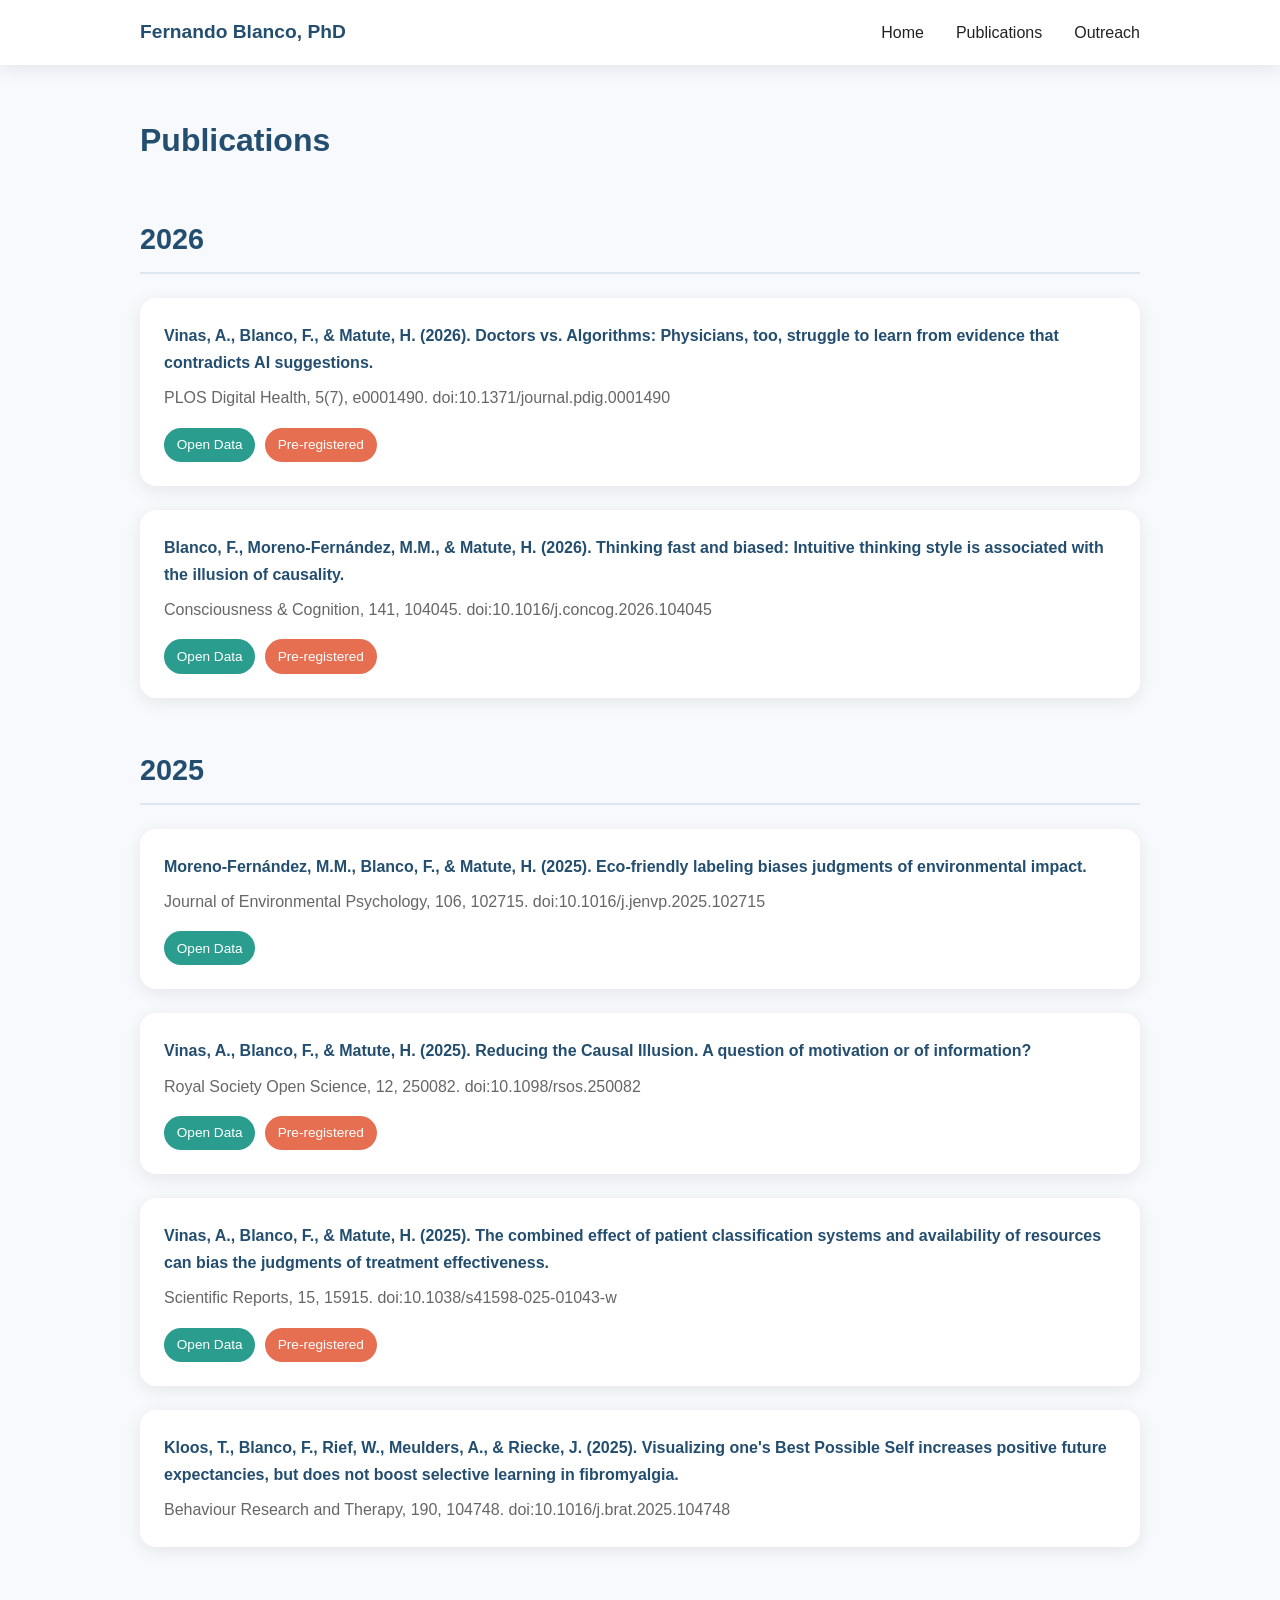
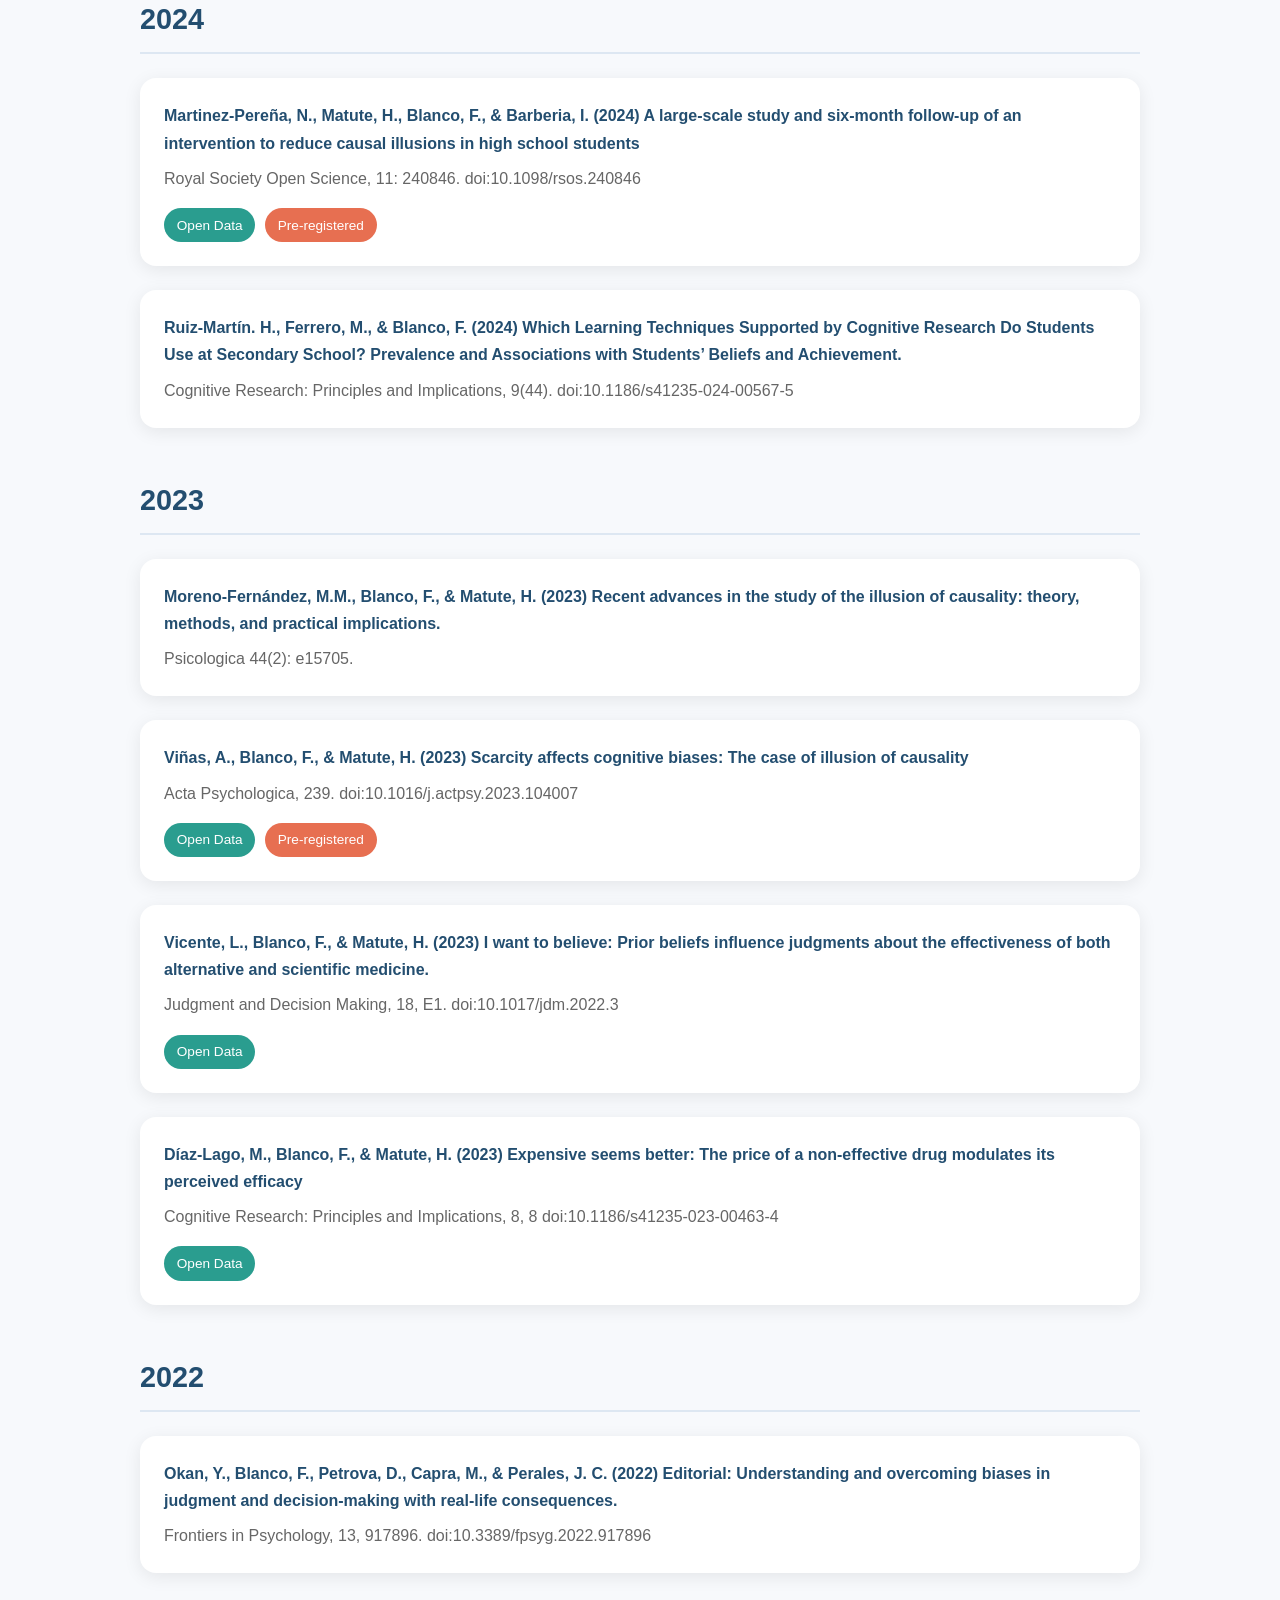
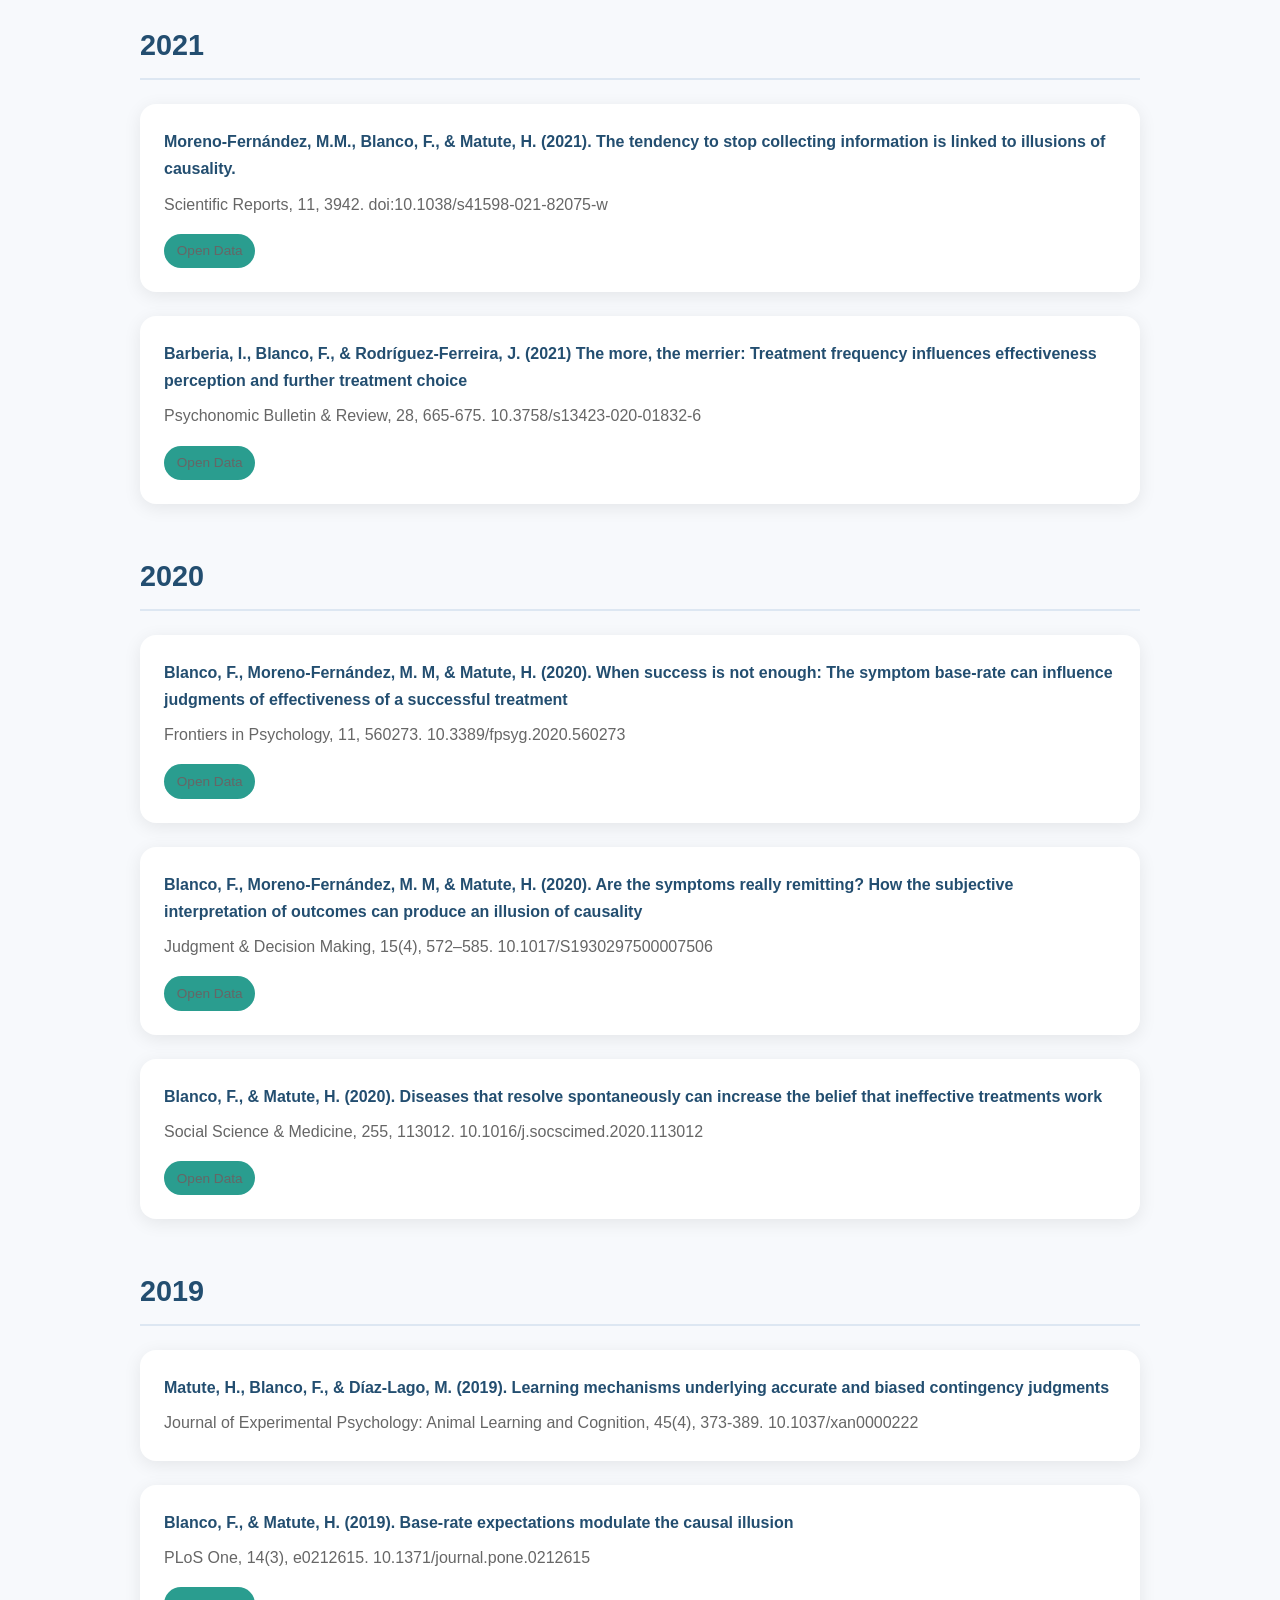
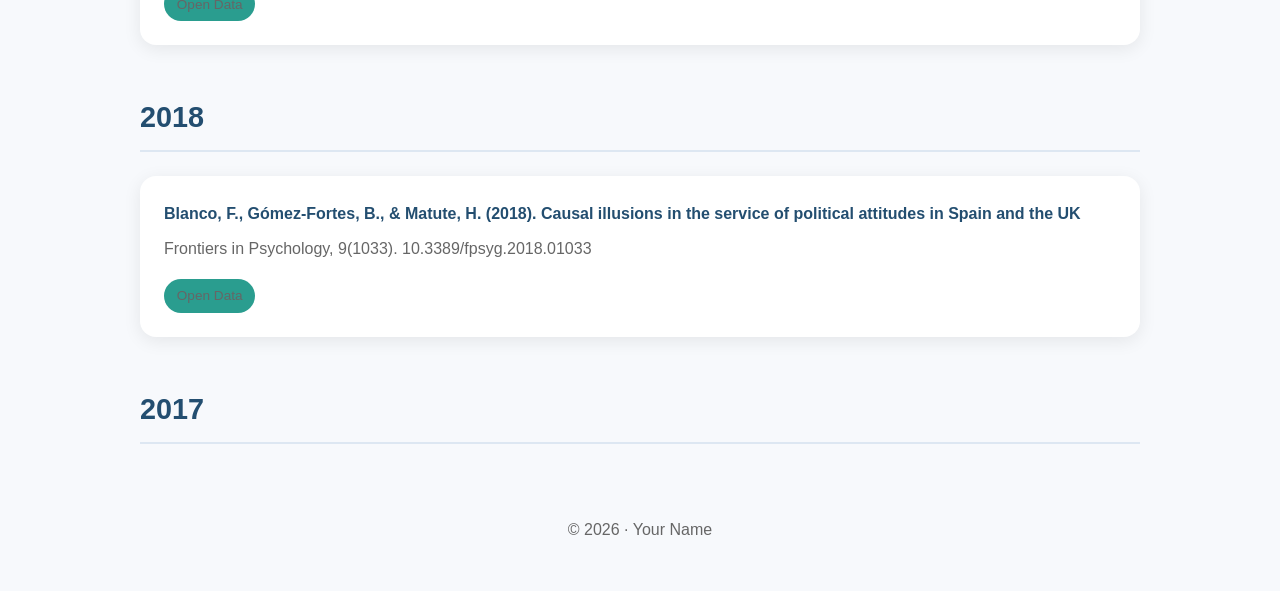
==== publications.html @ 543a6aed "Add files via upload" ====
<!DOCTYPE html>
<html lang="en">
<head>
  <meta charset="UTF-8">
  <meta name="viewport" content="width=device-width, initial-scale=1">
  <title>Publications</title>
  <link rel="stylesheet" href="styles.css">
</head>
<body>

<header>
  <div class="container">
    <nav>
      <div class="logo">Fernando Blanco, PhD</div>

      <div class="menu">
        <a href="index.html">Home</a>
        <a href="publications.html">Publications</a>
        <a href="outreach.html">Outreach</a>
      </div>
    </nav>
  </div>
</header>

<main class="container">

  <h1 class="section-title">
    Publications
  </h1>

  <!-- Repite aquí las tarjetas -->
  <h2 class="year-heading">2026</h2>

<div class="card">
  <div class="pub-title">
    Vinas, A., Blanco, F., & Matute, H. (2026).
    Doctors vs. Algorithms: Physicians, too, struggle to learn from evidence that contradicts AI suggestions.
  </div>

  <div class="pub-details">
    PLOS Digital Health, 5(7), e0001490.
    <a
      href="https://doi.org/10.1371/journal.pdig.0001490"
      target="_blank"
    >
      doi:10.1371/journal.pdig.0001490
    </a>
  </div>

  <div class="badges">
    <a
      href="https://osf.io/6nkrm"
      class="badge data"
      target="_blank"
    >
      Open Data
    </a>
	
	<a
      class="badge preregistered"
      target="_blank"
    >
      Pre-registered
    </a>
  </div>
</div>

<div class="card">
  <div class="pub-title">
    Blanco, F., Moreno-Fernández, M.M., & Matute, H. (2026).
    Thinking fast and biased: Intuitive thinking style is associated with the illusion of causality.
  </div>

  <div class="pub-details">
    Consciousness & Cognition, 141, 104045.
    <a
      href="https://doi.org/10.1016/j.concog.2026.104045"
      target="_blank"
    >
      doi:10.1016/j.concog.2026.104045
    </a>
  </div>

  <div class="badges">
    <a
      href="https://osf.io/4jm8x"
      class="badge data"
      target="_blank"
    >
      Open Data
    </a>
	<a
      class="badge preregistered"
      target="_blank"
    >
      Pre-registered
    </a>
	
  </div>
</div>
  
  
  
  
  <h2 class="year-heading">2025</h2>

<div class="card">
  <div class="pub-title">
    Moreno-Fernández, M.M., Blanco, F., & Matute, H. (2025).
    Eco-friendly labeling biases judgments of environmental impact.
  </div>

  <div class="pub-details">
    Journal of Environmental Psychology, 106, 102715.
    <a
      href="https://doi.org/10.1016/j.jenvp.2025.102715"
      target="_blank"
    >
      doi:10.1016/j.jenvp.2025.102715
    </a>
  </div>

  <div class="badges">
    <a
      href="https://osf.io/nvctm/"
      class="badge data"
      target="_blank"
    >
      Open Data
    </a>
  </div>
</div>

<div class="card">
  <div class="pub-title">
    Vinas, A., Blanco, F., & Matute, H. (2025).
    Reducing the Causal Illusion. A question of motivation or of information?
  </div>

  <div class="pub-details">
    Royal Society Open Science, 12, 250082.
    <a
      href="https://doi.org/10.1098/rsos.250082"
      target="_blank"
    >
      doi:10.1098/rsos.250082
    </a>
  </div>

  <div class="badges">
    <a
      href="https://osf.io/qu6gy/"
      class="badge data"
      target="_blank"
    >
      Open Data
    </a>
	<a
      class="badge preregistered"
      target="_blank"
    >
      Pre-registered
    </a>
  </div>
</div>

<div class="card">
  <div class="pub-title">
    Vinas, A., Blanco, F., & Matute, H. (2025).
    The combined effect of patient classification systems and availability of resources can bias the judgments of treatment effectiveness.
  </div>

  <div class="pub-details">
    Scientific Reports, 15, 15915.
    <a
      href="https://doi.org/10.1038/s41598-025-01043-w"
      target="_blank"
    >
      doi:10.1038/s41598-025-01043-w
    </a>
  </div>

  <div class="badges">
    <a
      href="https://osf.io/yjzmr/"
      class="badge data"
      target="_blank"
    >
      Open Data
    </a>
		<a
      class="badge preregistered"
      target="_blank"
    >
      Pre-registered
    </a>
  </div>
</div>

<div class="card">
  <div class="pub-title">
    Kloos, T., Blanco, F., Rief, W., Meulders, A., & Riecke, J. (2025).
    Visualizing one's Best Possible Self increases positive future expectancies, but does not boost selective learning in fibromyalgia.
  </div>

  <div class="pub-details">
    Behaviour Research and Therapy, 190, 104748.
    <a
      href="https://doi.org/10.1016/j.brat.2025.104748"
      target="_blank"
    >
      doi:10.1016/j.brat.2025.104748
    </a>
  </div>
</div>
 
  <h2 class="year-heading">2024</h2>

<div class="card">
  <div class="pub-title">
	Martinez-Pereña, N., Matute, H., Blanco, F., & Barberia, I. (2024)
	A large-scale study and six-month follow-up of an intervention to reduce causal illusions in high school students	
  </div>

  <div class="pub-details">
    Royal Society Open Science, 11: 240846.
    <a
      href="https://doi.org/10.1098/rsos.240846"
      target="_blank"
    >
      doi:10.1098/rsos.240846
    </a>
  </div>

  <div class="badges">
    <a
      href="https://osf.io/egu9z/files/osfstorage"
      class="badge data"
      target="_blank"
    >
      Open Data
    </a>
		<a
      class="badge preregistered"
      target="_blank"
    >
      Pre-registered
    </a>
  </div>
</div>

<div class="card">
  <div class="pub-title">
	Ruiz-Martín. H., Ferrero, M., & Blanco, F. (2024)
	Which Learning Techniques Supported by Cognitive Research Do Students Use at Secondary School? Prevalence and Associations with Students’ Beliefs and Achievement.
  </div>

  <div class="pub-details">
    Cognitive Research: Principles and Implications, 9(44). 
    <a
      href="https://doi.org/10.1186/s41235-024-00567-5"
      target="_blank"
    >
      doi:10.1186/s41235-024-00567-5
    </a>
  </div>
</div>

<h2 class="year-heading">2023</h2>

<div class="card">
  <div class="pub-title">
	Moreno-Fernández, M.M., Blanco, F., & Matute, H. (2023)
	Recent advances in the study of the illusion of causality: theory, methods, and practical implications.
  </div>

  <div class="pub-details">
    Psicologica 44(2): e15705. 
    <a
      href="https://digital.csic.es/handle/10261/305957"
      target="_blank"
    >
    </a>
  </div>
</div>

<div class="card">
  <div class="pub-title">
	Viñas, A., Blanco, F., & Matute, H. (2023)
	Scarcity affects cognitive biases: The case of illusion of causality	
  </div>

  <div class="pub-details">
    Acta Psychologica, 239.
    <a
      href="https://www.sciencedirect.com/science/article/pii/S000169182300183X?utm_campaign=STMJ_AUTH_SERV_PUBLISHED&utm_medium=email&utm_acid=270336657&SIS_ID=&dgcid=STMJ_AUTH_SERV_PUBLISHED&CMX_ID=&utm_in=DM400386&utm_source=AC_"
      target="_blank"
    >
      doi:10.1016/j.actpsy.2023.104007
    </a>
  </div>

  <div class="badges">
    <a
      href="https://osf.io/dh2jn "
      class="badge data"
      target="_blank"
    >
      Open Data
    </a>
		<a
      class="badge preregistered"
      target="_blank"
    >
      Pre-registered
    </a>
  </div>
</div>

<div class="card">
  <div class="pub-title">
	Vicente, L., Blanco, F., & Matute, H. (2023)
	I want to believe: Prior beliefs influence judgments about the effectiveness of both alternative and scientific medicine. 
  </div>

  <div class="pub-details">
    Judgment and Decision Making, 18, E1.
    <a
      href="https://www.cambridge.org/core/journals/judgment-and-decision-making/article/i-want-to-believe-prior-beliefs-influence-judgments-about-the-effectiveness-of-both-alternative-and-scientific-medicine/73C146F13B81A4FF66F9D351DC91E3FA"
      target="_blank"
    >
      doi:10.1017/jdm.2022.3
    </a>
  </div>

  <div class="badges">
    <a
      href="https://osf.io/pwv5s/"
      class="badge data"
      target="_blank"
    >
      Open Data </a>

  </div>
</div>

<div class="card">
  <div class="pub-title">
	Díaz-Lago, M., Blanco, F., & Matute, H. (2023)
	Expensive seems better: The price of a non-effective drug modulates its perceived efficacy
  </div>

  <div class="pub-details">
	Cognitive Research: Principles and Implications, 8, 8    
	<a
      href="https://cognitiveresearchjournal.springeropen.com/articles/10.1186/s41235-023-00463-4"
      target="_blank"
    >
      doi:10.1186/s41235-023-00463-4 
	  </a>
  </div>

  <div class="badges">
    <a
      href="https://osf.io/xh8f9/"
      class="badge data"
      target="_blank"
    >
      Open Data </a>

  </div>
</div>

 <h2 class="year-heading">2022</h2>
 
 <div class="card">
  <div class="pub-title">
	Okan, Y., Blanco, F., Petrova, D., Capra, M., & Perales, J. C. (2022) 
	Editorial: Understanding and overcoming biases in judgment and decision-making with real-life consequences.
  </div>

  <div class="pub-details">
    Frontiers in Psychology, 13, 917896.
    <a
      href="https://www.frontiersin.org/articles/10.3389/fpsyg.2022.917896/full"
      target="_blank"
    >
      doi:10.3389/fpsyg.2022.917896
    </a>
  </div>
</div>
 
 
   <h2 class="year-heading">2021</h2>
   
  <div class="card">
  <div class="pub-title">
	Moreno-Fernández, M.M., Blanco, F., & Matute, H. (2021). 	
	The tendency to stop collecting information is linked to illusions of causality.   
	</div>

  <div class="pub-details">
    Scientific Reports, 11, 3942.
    <a
      href="https://www.nature.com/articles/s41598-021-82075-w"
      target="_blank"
    >
      doi:10.1038/s41598-021-82075-w
    </a>
	
	<div class="badges">
	    <a
      href="https://osf.io/cbgrn/"
      class="badge data"
      target="_blank"
    >
      Open Data
    </a>
	</div>
  </div>
</div>

  <div class="card">
  <div class="pub-title">
	Barberia, I., Blanco, F., & Rodríguez-Ferreira, J. (2021) 	
	The more, the merrier: Treatment frequency influences effectiveness perception and further treatment choice	
	</div>

  <div class="pub-details">
    Psychonomic Bulletin & Review, 28, 665-675.
    <a
      href="https://link.springer.com/article/10.3758/s13423-020-01832-6"
      target="_blank"
    >
      10.3758/s13423-020-01832-6
    </a>
	
	<div class="badges">
    <a
      href="https://osf.io/fctjs"
      class="badge data"
      target="_blank"
    >
      Open Data </a>
	</div>
  </div>
</div>
   
   <h2 class="year-heading">2020</h2>
   
    <div class="card">
  <div class="pub-title">
	Blanco, F., Moreno-Fernández, M. M, & Matute, H. (2020).
	When success is not enough: The symptom base-rate can influence judgments of effectiveness of a successful treatment
	</div>

  <div class="pub-details">
    Frontiers in Psychology, 11, 560273.
    <a
      href="https://www.frontiersin.org/articles/10.3389/fpsyg.2020.560273/abstract"
      target="_blank"
    >
	10.3389/fpsyg.2020.560273
    </a>
	
	<div class="badges">
    <a
      href="https://osf.io/emzbj/"
      class="badge data"
      target="_blank"
    >
      Open Data </a>
	</div>
  </div>
</div> 
   
     <div class="card">
  <div class="pub-title">
	Blanco, F., Moreno-Fernández, M. M, & Matute, H. (2020).
	Are the symptoms really remitting? How the subjective interpretation of outcomes can produce an illusion of causality
	</div>

  <div class="pub-details">
    Judgment & Decision Making, 15(4), 572–585. 
    <a
      href="https://www.cambridge.org/core/journals/judgment-and-decision-making/article/are-the-symptoms-really-remitting-how-the-subjective-interpretation-of-outcomes-can-produce-an-illusion-of-causality/A932B4972B3A2E634FCC7F391A189D8F"
      target="_blank"
    >
	10.1017/S1930297500007506
    </a>
	
	<div class="badges">
    <a
      href="https://osf.io/nmvkb/"
      class="badge data"
      target="_blank"
    >
      Open Data </a>
	</div>
  </div>
</div>   
 
     <div class="card">
  <div class="pub-title">
	Blanco, F., & Matute, H. (2020).
	Diseases that resolve spontaneously can increase the belief that ineffective treatments work	
	</div>

  <div class="pub-details">
    Social Science & Medicine, 255, 113012. 
    <a
      href="https://www.sciencedirect.com/science/article/pii/S0277953620302318"
      target="_blank"
    >
	10.1016/j.socscimed.2020.113012
    </a>
	
	<div class="badges">
    <a
      href="https://osf.io/xt3z9/"
      class="badge data"
      target="_blank"
    >
      Open Data </a>
	</div>
  </div>
</div>   
 
   <h2 class="year-heading">2019</h2>  
   
  <div class="card">
  <div class="pub-title">
	Matute, H., Blanco, F., & Díaz-Lago, M. (2019).
	Learning mechanisms underlying accurate and biased contingency judgments	
	</div>

  <div class="pub-details">
    Journal of Experimental Psychology: Animal Learning and Cognition, 45(4), 373-389. 
    <a
      href="https://psycnet.apa.org/doiLanding?doi=10.1037%2Fxan0000222"
      target="_blank"
    >
	10.1037/xan0000222
    </a>
	
  </div>
</div>      
   
   <div class="card">
  <div class="pub-title">
	Blanco, F., & Matute, H. (2019). 
	Base-rate expectations modulate the causal illusion
	</div>

  <div class="pub-details">
    PLoS One, 14(3), e0212615. 
    <a
      href="https://journals.plos.org/plosone/article?id=10.1371/journal.pone.0212615"
      target="_blank"
    >
	10.1371/journal.pone.0212615
    </a>
	<div class="badges">
    <a
      href="https://osf.io/nsa25/"
      class="badge data"
      target="_blank"
    >
      Open Data </a>
	</div>
	
  </div>
</div>     
   
   <h2 class="year-heading">2018</h2>   
   
 <div class="card">
  <div class="pub-title">
	Blanco, F., Gómez-Fortes, B., & Matute, H. (2018).
	Causal illusions in the service of political attitudes in Spain and the UK
	</div>

  <div class="pub-details">
    Frontiers in Psychology, 9(1033). 
    <a
      href="https://www.frontiersin.org/articles/10.3389/fpsyg.2018.01033/abstract"
      target="_blank"
    >
	10.3389/fpsyg.2018.01033
    </a>
	<div class="badges">
    <a
      href="https://osf.io/hs8vf/"
      class="badge data"
      target="_blank"
    >
      Open Data </a>
	</div>
	
  </div>
</div>     
   
   
   <h2 class="year-heading">2017</h2>
   
   
   
</main>

<footer>
  © 2026 · Your Name
</footer>

</body>
</html>
---- styles.css ----
:root {
  --primary: #234e70;
  --secondary: #3f72af;
  --accent: #4fa3d1;
  --background: #f7f9fc;
  --card: #ffffff;
  --text: #222;
  --muted: #666;
  --shadow: 0 4px 18px rgba(0,0,0,0.08);
  --radius: 16px;
}

* {
  box-sizing: border-box;
}

body {
  margin: 0;
  font-family: "Segoe UI", Roboto, Arial, sans-serif;
  background: var(--background);
  color: var(--text);
  line-height: 1.7;
}

.container {
  width: min(1000px, 90%);
  margin: auto;
}

header {
  background: white;
  box-shadow: var(--shadow);
  position: sticky;
  top: 0;
  z-index: 100;
}

nav {
  display: flex;
  justify-content: space-between;
  align-items: center;
  padding: 1rem 0;
}

.logo {
  font-size: 1.2rem;
  font-weight: bold;
  color: var(--primary);
}

.menu {
  display: flex;
  gap: 2rem;
}

.menu a {
  text-decoration: none;
  color: var(--text);
  font-weight: 500;
}

.menu a:hover {
  color: var(--secondary);
}

.hero {
  text-align: center;
  padding: 4rem 0;
}

.photo {
  width: 180px;
  height: 180px;
  border-radius: 50%;
  object-fit: cover;
  box-shadow: var(--shadow);
  margin-bottom: 1.5rem;
}

h1 {
  margin-bottom: 0.5rem;
  color: var(--primary);
}

.summary {
  max-width: 700px;
  margin: auto;
  color: var(--muted);
  font-size: 1.1rem;
}

.socials {
  display: flex;
  justify-content: center;
  gap: 1rem;
  margin: 2rem 0;
  flex-wrap: wrap;
}

.socials a {
  transition: transform 0.2s;
}

.socials a:hover {
  transform: translateY(-3px);
}

.socials img {
  width: 40px;
  height: 40px;
}

.button {
  display: inline-block;
  padding: 0.9rem 1.4rem;
  background: var(--secondary);
  color: white;
  text-decoration: none;
  border-radius: 10px;
}

.button:hover {
  background: var(--primary);
}

.section-title {
  margin-top: 3rem;
  margin-bottom: 2rem;
  color: var(--primary);
}

.card {
  background: var(--card);
  padding: 1.5rem;
  border-radius: var(--radius);
  box-shadow: var(--shadow);
  margin-bottom: 1.5rem;
}

.pub-title {
  font-weight: bold;
  color: var(--primary);
}

.pub-details {
  color: var(--muted);
  margin-top: 0.5rem;
}

.badges {
  display: flex;
  gap: 0.6rem;
  flex-wrap: wrap;
  margin-top: 1rem;
}

.badge {
  padding: 0.35rem 0.8rem;
  border-radius: 999px;
  color: white;
  font-size: 0.85rem;
  text-decoration: none;
}

.data {
  background: #2a9d8f;
}

.materials {
  background: #457b9d;
}

.preregistered {
  background: #e76f51;
}

.outreach-grid {
  display: grid;
  gap: 1.5rem;
}

.outreach-item {
  background: white;
  border-radius: var(--radius);
  box-shadow: var(--shadow);
  padding: 1.3rem;
}

.outreach-type {
  display: inline-block;
  padding: 0.3rem 0.8rem;
  background: #eef4ff;
  border-radius: 999px;
  color: var(--secondary);
  font-size: 0.85rem;
  margin-bottom: 0.8rem;
}

.outreach-item a {
  color: var(--secondary);
  text-decoration: none;
}

.outreach-item a:hover {
  text-decoration: underline;
}

footer {
  text-align: center;
  padding: 3rem 0;
  color: var(--muted);
}

.email-contact {
  margin: 1.8rem 0;
}

.email-contact a {
  display: inline-flex;
  align-items: center;
  gap: 0.5rem;
  text-decoration: none;
  color: var(--primary);
  font-size: 1.1rem;
  font-weight: 600;
  padding: 0.8rem 1.2rem;
  background: #eef4ff;
  border-radius: 999px;
  transition: all 0.2s;
}

.email-contact a:hover {
  transform: translateY(-2px);
  box-shadow: var(--shadow);
  background: #ddeaff;
}


.postprint {
  background: #8e5ea2;
}

.year-heading {
  margin: 3rem 0 1.5rem;
  padding-bottom: 0.5rem;
  border-bottom: 2px solid #dde7f2;
  color: var(--primary);
  font-size: 1.8rem;
}

.pub-details a {
  color: inherit;
  text-decoration: none;
}

.pub-details a:hover {
  text-decoration: underline;
}

.card {
  transition:
    transform 0.2s,
    box-shadow 0.2s;
}

.card:hover {
  transform: translateY(-2px);
}


/* seccion outreach */
```css
/* ==========================
   OUTREACH PAGE
   ========================== */

.outreach-intro {
  color: var(--muted);
  font-size: 1.1rem;
  margin-bottom: 0.5rem;
}

.outreach-stats {
  color: var(--secondary);
  font-weight: 600;
  margin-bottom: 3rem;
}

.timeline {
  position: relative;
  padding-left: 3rem;
}

.timeline::before {
  content: "";
  position: absolute;
  left: 18px;
  top: 0;
  bottom: 0;
  width: 3px;
  background: #dbe4ef;
}

.timeline-year {
  margin: 3rem 0 1.5rem;
  color: var(--primary);
  font-size: 1.8rem;
}

.timeline-item {
  position: relative;
  background: white;
  border-radius: var(--radius);
  box-shadow: var(--shadow);
  padding: 1.5rem;
  margin-bottom: 1.5rem;
  transition:
    transform 0.2s,
    box-shadow 0.2s;
}

.timeline-item:hover {
  transform: translateY(-2px);
}

.timeline-item::before {
  content: "";
  position: absolute;
  left: -2.35rem;
  top: 1.7rem;
  width: 16px;
  height: 16px;
  border-radius: 50%;
  background: var(--secondary);
}

.timeline-item h3 {
  margin-top: 0.3rem;
  margin-bottom: 0.4rem;
  color: var(--primary);
}

.timeline-meta {
  color: var(--muted);
  margin-bottom: 0.8rem;
}

.timeline-item p {
  margin-top: 0.5rem;
}

.timeline-item a {
  display: inline-block;
  margin-top: 0.8rem;
  padding: 0.45rem 0.9rem;
  background: #f4f7fb;
  border-radius: 8px;
  color: var(--primary);
  text-decoration: none;
  font-weight: 500;
}

.timeline-item a:hover {
  background: #e8eef7;
}

.type-badge {
  display: inline-block;
  padding: 0.35rem 0.8rem;
  border-radius: 999px;
  font-size: 0.85rem;
  font-weight: 600;
}

.talk {
  background: #e7f1ff;
  color: #276fbf;
}

.course {
  background: #f2eaff;
  color: #7a3db8;
}

.article {
  background: #e7f7ee;
  color: #2b8a57;
}

.tv {
  background: #ffeaea;
  color: #d64545;
}

.radio {
  background: #fff2e5;
  color: #d97706;
}

.media{
	background: #fff2e5;
	color: #d97706;
	
}

/* Móvil */

@media (max-width: 700px) {

  .timeline {
    padding-left: 2rem;
  }

  .timeline::before {
    left: 10px;
	background: linear-gradient(
    to bottom,
    #3f72af,
    #7aa6d8,
    #dbe4ef
  );
  }

  .timeline-item::before {
    left: -1.55rem;
  }

}
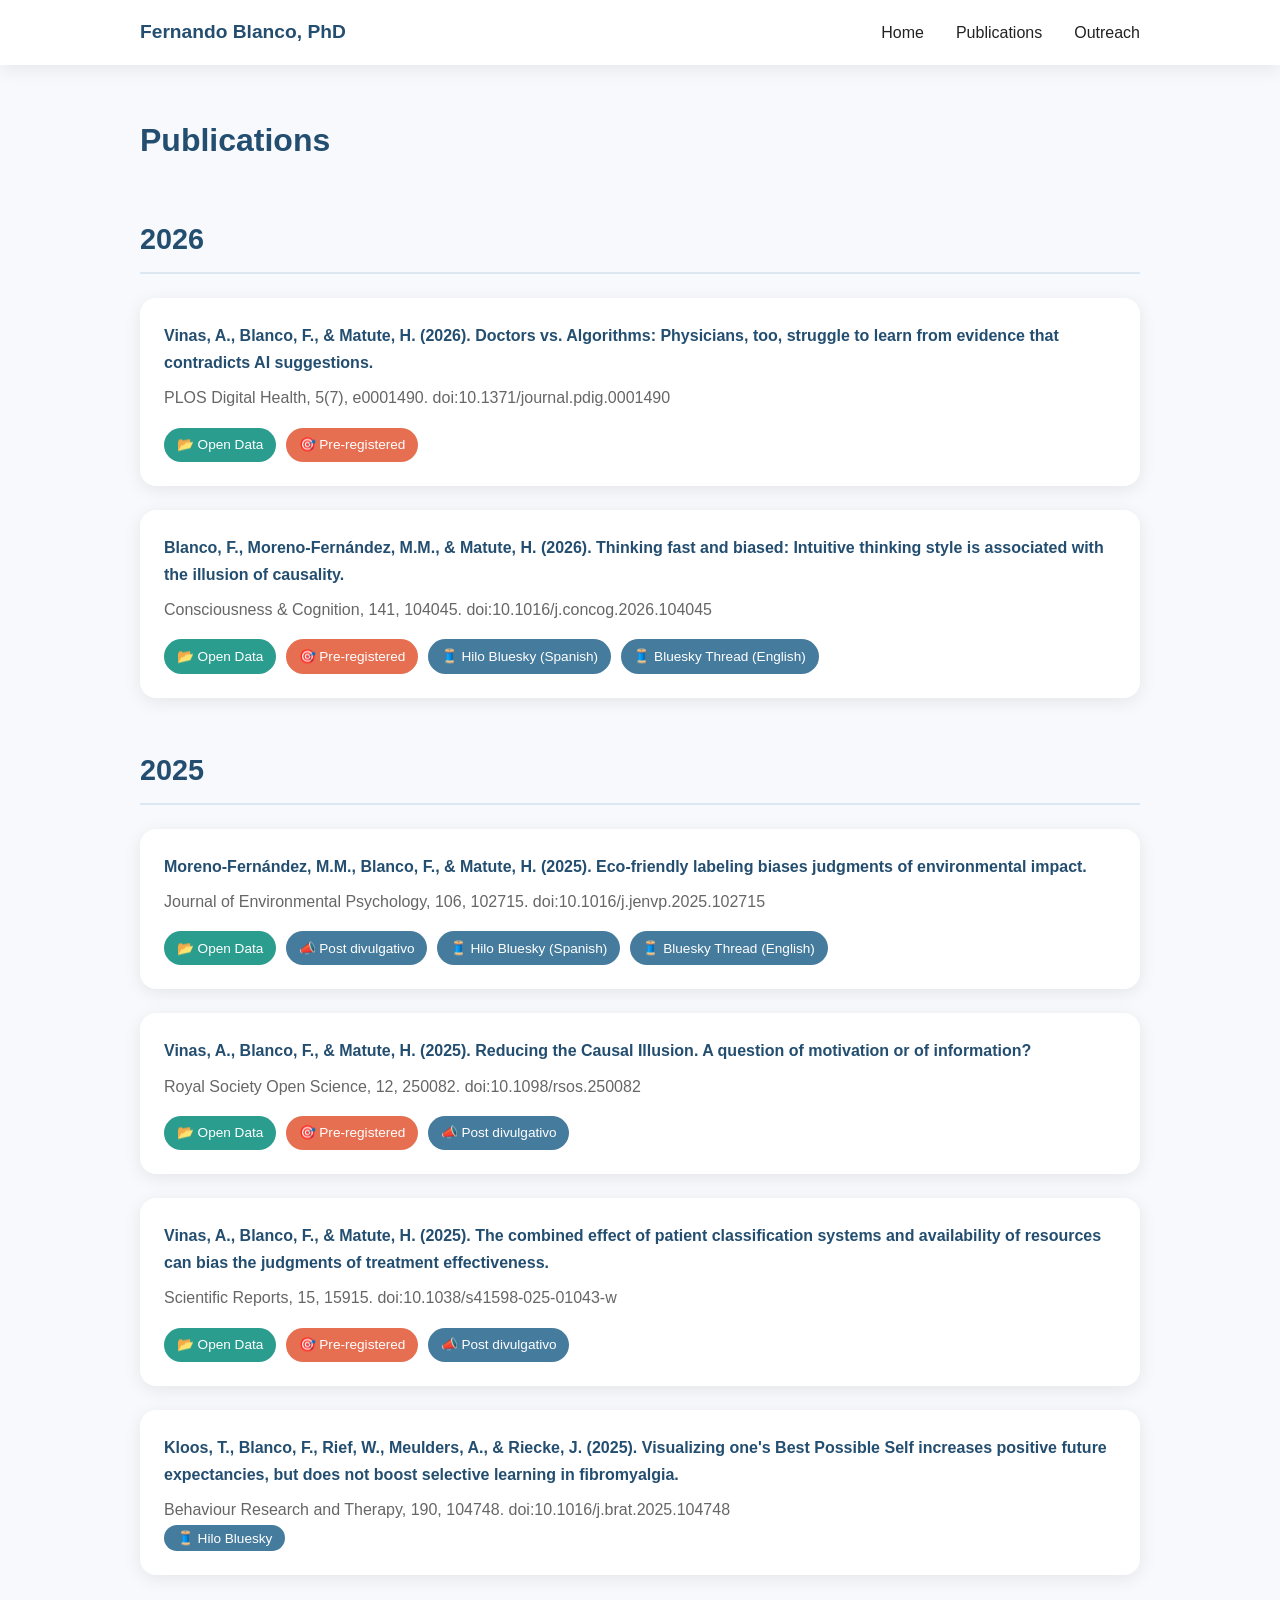
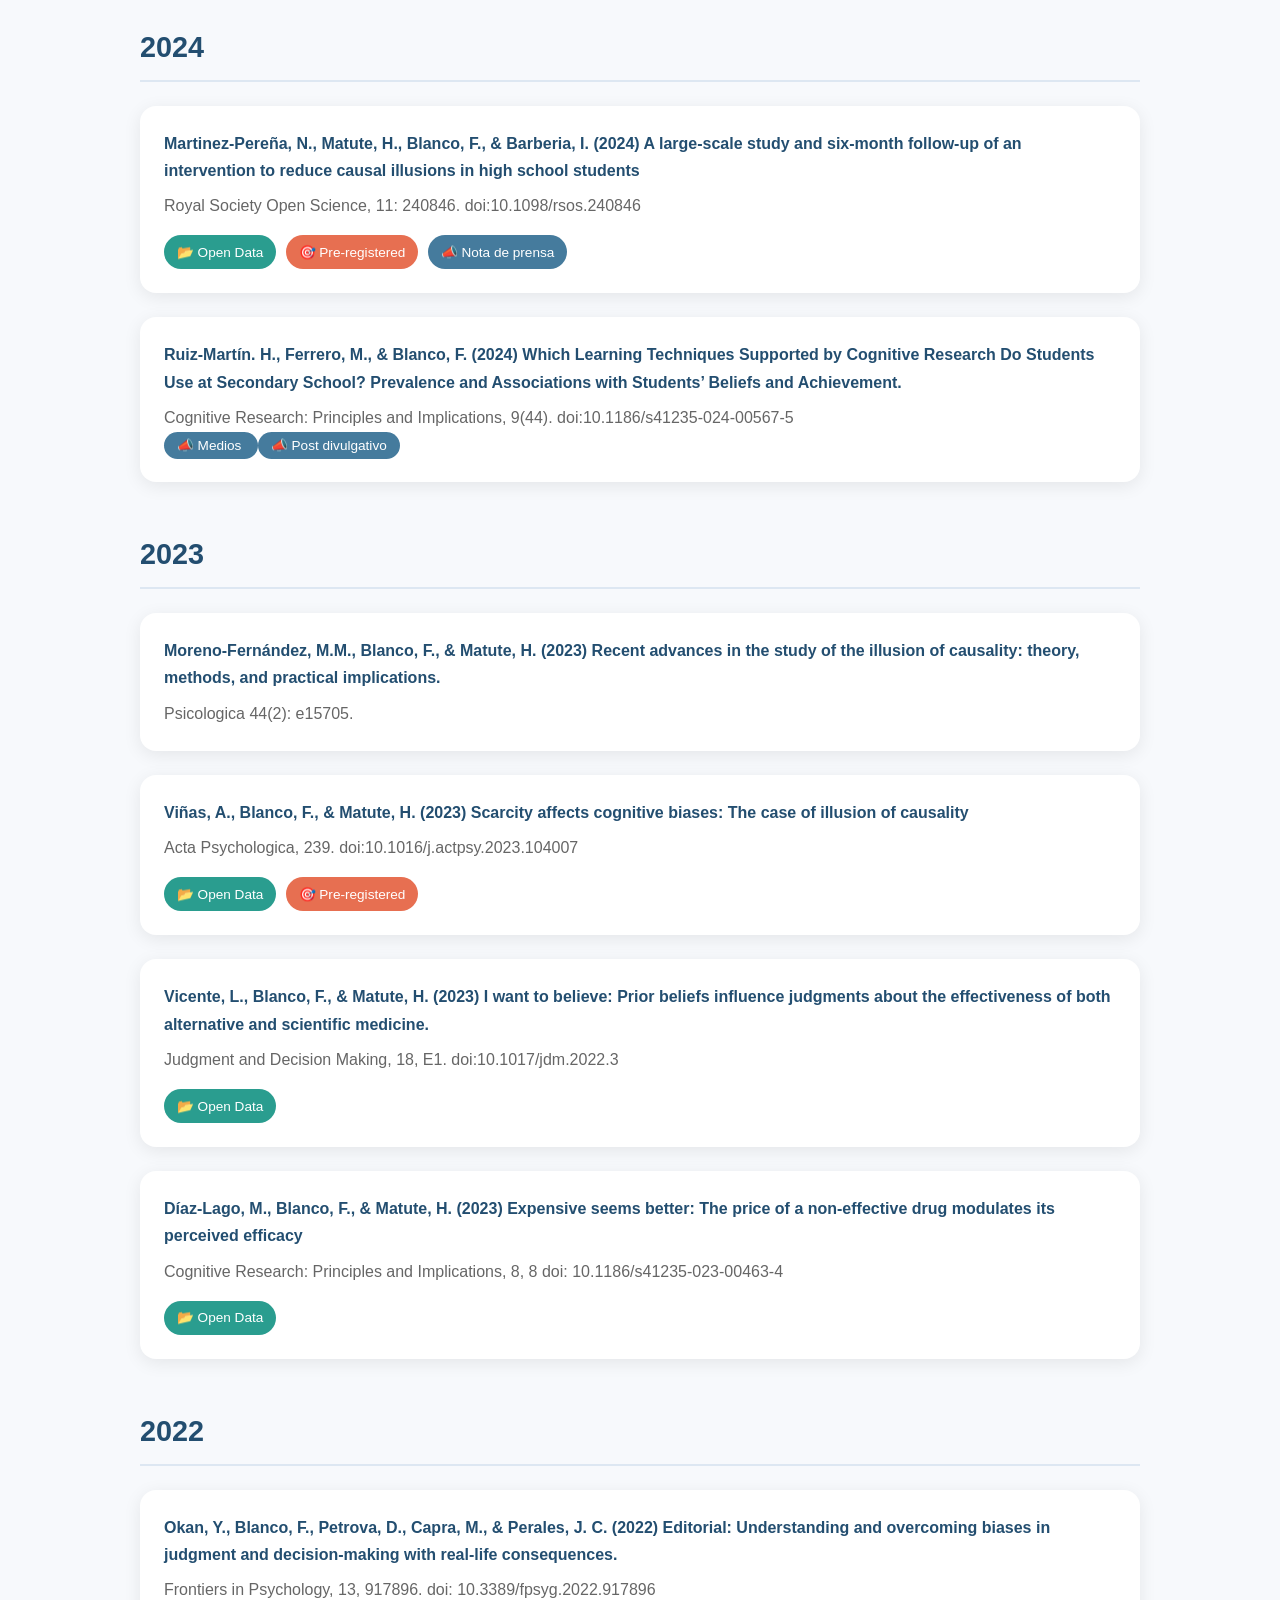
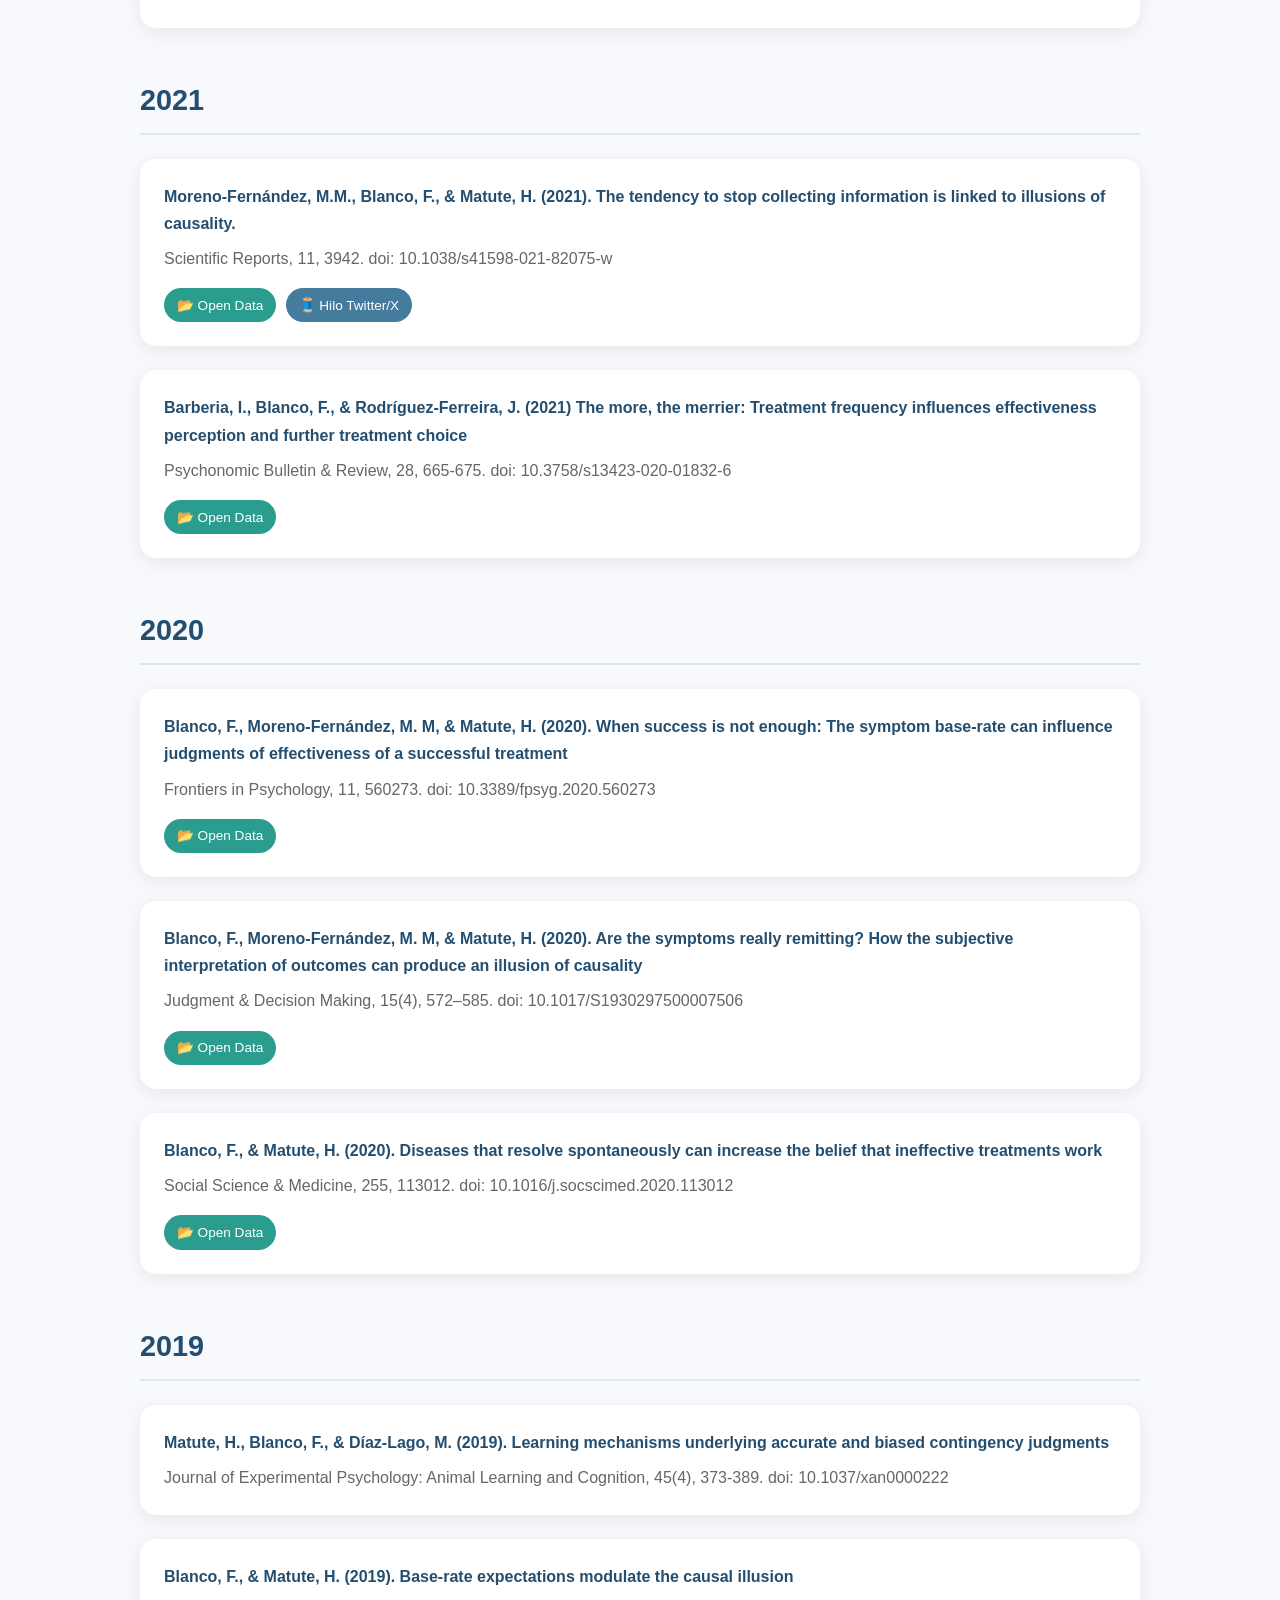
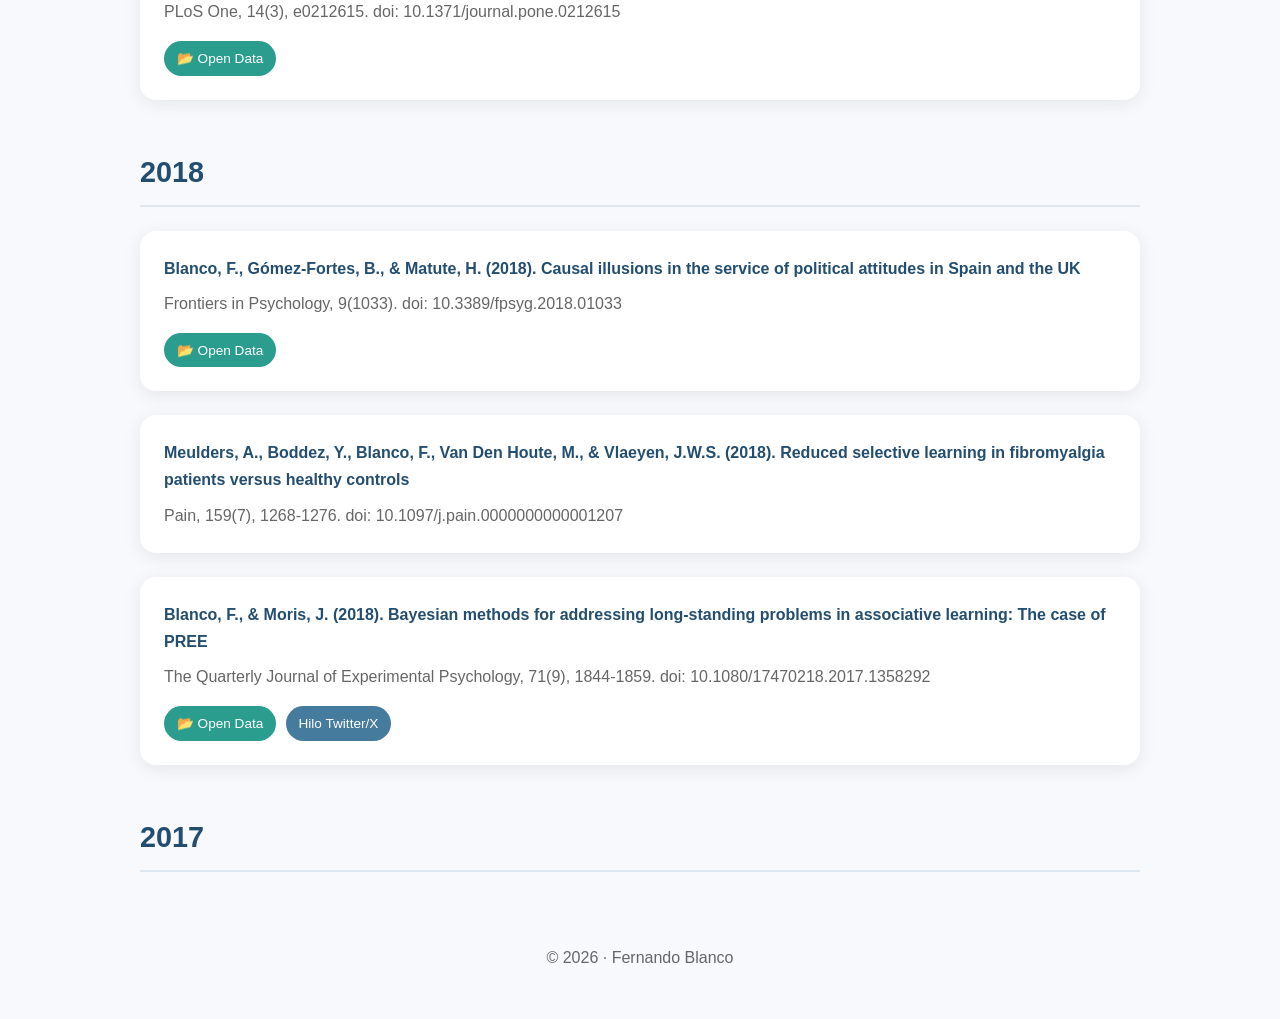
==== commit 8b6e5c6e: "Add files via upload" ====
--- a/publications.html
+++ b/publications.html
@@ -53,14 +53,14 @@
       class="badge data"
       target="_blank"
     >
-      Open Data
+      📂 Open Data
     </a>
 	
 	<a
       class="badge preregistered"
       target="_blank"
     >
-      Pre-registered
+      🎯 Pre-registered
     </a>
   </div>
 </div>
@@ -87,15 +87,31 @@
       class="badge data"
       target="_blank"
     >
-      Open Data
+      📂 Open Data
     </a>
 	<a
       class="badge preregistered"
       target="_blank"
     >
-      Pre-registered
-    </a>
-	
+      🎯 Pre-registered
+    </a>
+
+	<a
+      class="badge divulgacion"
+      target="_blank"
+      href="https://bsky.app/profile/fernandoblancopsy.com/post/3miyxgv3zf22z" 
+    >
+      🧵 Hilo Bluesky (Spanish)
+    </a>    
+
+    <a
+      class="badge divulgacion"
+      target="_blank"
+      href="https://bsky.app/profile/fernandoblancopsy.com/post/3mjhcjpyw522j" 
+    >
+      🧵 Bluesky Thread (English)
+    </a>    
+    
   </div>
 </div>
   
@@ -126,8 +142,30 @@
       class="badge data"
       target="_blank"
     >
-      Open Data
-    </a>
+      📂 Open Data
+    </a>
+    <a
+      href="https://cimcyc.ugr.es/informacion/noticias/etiquetado-ecologico-percepcion"
+      class="badge divulgacion"
+      target="_blank"
+    >
+      📣 Post divulgativo
+    </a>
+    <a
+      href="https://bsky.app/profile/fernandoblancopsy.com/post/3lx2xqazjq22i"
+      class="badge divulgacion"
+      target="_blank"
+    >
+      🧵 Hilo Bluesky (Spanish)
+    </a>
+    <a
+      href="https://bsky.app/profile/fernandoblancopsy.com/post/3lz6i4sjjms27"
+      class="badge divulgacion"
+      target="_blank"
+    >
+      🧵 Bluesky Thread (English)
+    </a>    
+    
   </div>
 </div>
 
@@ -153,14 +191,21 @@
       class="badge data"
       target="_blank"
     >
-      Open Data
+      📂  Open Data
     </a>
 	<a
       class="badge preregistered"
       target="_blank"
     >
-      Pre-registered
-    </a>
+      🎯 Pre-registered
+    </a>
+      <a
+      href="https://cimcyc.ugr.es/informacion/noticias/pensamiento-cientifico"
+      class="badge divulgacion"
+      target="_blank"
+    >
+      📣 Post divulgativo
+    </a>  
   </div>
 </div>
 
@@ -186,133 +231,173 @@
       class="badge data"
       target="_blank"
     >
-      Open Data
+      📂  Open Data
+    </a>
+    <a
+      class="badge preregistered"
+      target="_blank"
+    >
+      🎯 Pre-registered
+    </a>
+    <a
+      href="https://cimcyc.ugr.es/informacion/noticias/efectividad-tratamientos-pacientes"
+      class="badge divulgacion"
+      target="_blank"
+    >
+      📣 Post divulgativo
+    </a>
+    
+    
+  </div>
+</div>
+
+<div class="card">
+  <div class="pub-title">
+    Kloos, T., Blanco, F., Rief, W., Meulders, A., & Riecke, J. (2025).
+    Visualizing one's Best Possible Self increases positive future expectancies, but does not boost selective learning in fibromyalgia.
+  </div>
+
+  <div class="pub-details">
+    Behaviour Research and Therapy, 190, 104748.
+    <a
+      href="https://doi.org/10.1016/j.brat.2025.104748"
+      target="_blank"
+    >
+      doi:10.1016/j.brat.2025.104748
+    </a>
+  </div>
+    <a
+      href="https://bsky.app/profile/fernandoblancopsy.com/post/3lvpyin3vhc2r"
+      class="badge divulgacion"
+      target="_blank"
+    >
+      🧵 Hilo Bluesky
+    </a> 
+</div>
+ 
+  <h2 class="year-heading">2024</h2>
+
+<div class="card">
+  <div class="pub-title">
+	Martinez-Pereña, N., Matute, H., Blanco, F., & Barberia, I. (2024)
+	A large-scale study and six-month follow-up of an intervention to reduce causal illusions in high school students	
+  </div>
+
+  <div class="pub-details">
+    Royal Society Open Science, 11: 240846.
+    <a
+      href="https://doi.org/10.1098/rsos.240846"
+      target="_blank"
+    >
+      doi:10.1098/rsos.240846
+    </a>
+  </div>
+
+  <div class="badges">
+    <a
+      href="https://osf.io/egu9z/files/osfstorage"
+      class="badge data"
+      target="_blank"
+    >
+      📂  Open Data
     </a>
 		<a
       class="badge preregistered"
       target="_blank"
     >
-      Pre-registered
-    </a>
-  </div>
-</div>
-
-<div class="card">
-  <div class="pub-title">
-    Kloos, T., Blanco, F., Rief, W., Meulders, A., & Riecke, J. (2025).
-    Visualizing one's Best Possible Self increases positive future expectancies, but does not boost selective learning in fibromyalgia.
-  </div>
-
-  <div class="pub-details">
-    Behaviour Research and Therapy, 190, 104748.
-    <a
-      href="https://doi.org/10.1016/j.brat.2025.104748"
-      target="_blank"
-    >
-      doi:10.1016/j.brat.2025.104748
-    </a>
-  </div>
-</div>
- 
-  <h2 class="year-heading">2024</h2>
-
-<div class="card">
-  <div class="pub-title">
-	Martinez-Pereña, N., Matute, H., Blanco, F., & Barberia, I. (2024)
-	A large-scale study and six-month follow-up of an intervention to reduce causal illusions in high school students	
-  </div>
-
-  <div class="pub-details">
-    Royal Society Open Science, 11: 240846.
-    <a
-      href="https://doi.org/10.1098/rsos.240846"
-      target="_blank"
-    >
-      doi:10.1098/rsos.240846
-    </a>
-  </div>
-
-  <div class="badges">
-    <a
-      href="https://osf.io/egu9z/files/osfstorage"
-      class="badge data"
-      target="_blank"
-    >
-      Open Data
+      🎯 Pre-registered
+    </a>
+    <a
+      href="https://www.agenciasinc.es/Noticias/Ensenar-el-metodo-cientifico-en-institutos-demuestra-ser-util-para-desmontar-falsos-mitos"
+      class="badge divulgacion"
+      target="_blank"
+    >
+      📣 Nota de prensa
+    </a> 
+    
+  </div>
+</div>
+
+<div class="card">
+  <div class="pub-title">
+	Ruiz-Martín. H., Ferrero, M., & Blanco, F. (2024)
+	Which Learning Techniques Supported by Cognitive Research Do Students Use at Secondary School? Prevalence and Associations with Students’ Beliefs and Achievement.
+  </div>
+
+  <div class="pub-details">
+    Cognitive Research: Principles and Implications, 9(44). 
+    <a
+      href="https://doi.org/10.1186/s41235-024-00567-5"
+      target="_blank"
+    >
+      doi:10.1186/s41235-024-00567-5
+    </a>
+  </div>
+  <a
+      href="https://www.infobae.com/tendencias/2026/03/25/5-tecnicas-de-estudio-sencillas-que-mejoran-la-memoria-segun-la-ciencia/"
+      class="badge divulgacion"
+      target="_blank"
+    >
+      📣 Medios  
+    </a>   
+  
+    <a
+      href="https://www.teachertoolkit.co.uk/2024/07/10/learning-techniques-supported-by-cognitive-research/"
+      class="badge divulgacion"
+      target="_blank"
+    >
+      📣 Post divulgativo  
+    </a> 
+  
+</div>
+
+<h2 class="year-heading">2023</h2>
+
+<div class="card">
+  <div class="pub-title">
+	Moreno-Fernández, M.M., Blanco, F., & Matute, H. (2023)
+	Recent advances in the study of the illusion of causality: theory, methods, and practical implications.
+  </div>
+
+  <div class="pub-details">
+    Psicologica 44(2): e15705. 
+    <a
+      href="https://digital.csic.es/handle/10261/305957"
+      target="_blank"
+    >
+    </a>
+  </div>
+</div>
+
+<div class="card">
+  <div class="pub-title">
+	Viñas, A., Blanco, F., & Matute, H. (2023)
+	Scarcity affects cognitive biases: The case of illusion of causality	
+  </div>
+
+  <div class="pub-details">
+    Acta Psychologica, 239.
+    <a
+      href="https://www.sciencedirect.com/science/article/pii/S000169182300183X?utm_campaign=STMJ_AUTH_SERV_PUBLISHED&utm_medium=email&utm_acid=270336657&SIS_ID=&dgcid=STMJ_AUTH_SERV_PUBLISHED&CMX_ID=&utm_in=DM400386&utm_source=AC_"
+      target="_blank"
+    >
+      doi:10.1016/j.actpsy.2023.104007
+    </a>
+  </div>
+
+  <div class="badges">
+    <a
+      href="https://osf.io/dh2jn "
+      class="badge data"
+      target="_blank"
+    >
+      📂  Open Data
     </a>
 		<a
       class="badge preregistered"
       target="_blank"
     >
-      Pre-registered
-    </a>
-  </div>
-</div>
-
-<div class="card">
-  <div class="pub-title">
-	Ruiz-Martín. H., Ferrero, M., & Blanco, F. (2024)
-	Which Learning Techniques Supported by Cognitive Research Do Students Use at Secondary School? Prevalence and Associations with Students’ Beliefs and Achievement.
-  </div>
-
-  <div class="pub-details">
-    Cognitive Research: Principles and Implications, 9(44). 
-    <a
-      href="https://doi.org/10.1186/s41235-024-00567-5"
-      target="_blank"
-    >
-      doi:10.1186/s41235-024-00567-5
-    </a>
-  </div>
-</div>
-
-<h2 class="year-heading">2023</h2>
-
-<div class="card">
-  <div class="pub-title">
-	Moreno-Fernández, M.M., Blanco, F., & Matute, H. (2023)
-	Recent advances in the study of the illusion of causality: theory, methods, and practical implications.
-  </div>
-
-  <div class="pub-details">
-    Psicologica 44(2): e15705. 
-    <a
-      href="https://digital.csic.es/handle/10261/305957"
-      target="_blank"
-    >
-    </a>
-  </div>
-</div>
-
-<div class="card">
-  <div class="pub-title">
-	Viñas, A., Blanco, F., & Matute, H. (2023)
-	Scarcity affects cognitive biases: The case of illusion of causality	
-  </div>
-
-  <div class="pub-details">
-    Acta Psychologica, 239.
-    <a
-      href="https://www.sciencedirect.com/science/article/pii/S000169182300183X?utm_campaign=STMJ_AUTH_SERV_PUBLISHED&utm_medium=email&utm_acid=270336657&SIS_ID=&dgcid=STMJ_AUTH_SERV_PUBLISHED&CMX_ID=&utm_in=DM400386&utm_source=AC_"
-      target="_blank"
-    >
-      doi:10.1016/j.actpsy.2023.104007
-    </a>
-  </div>
-
-  <div class="badges">
-    <a
-      href="https://osf.io/dh2jn "
-      class="badge data"
-      target="_blank"
-    >
-      Open Data
-    </a>
-		<a
-      class="badge preregistered"
-      target="_blank"
-    >
-      Pre-registered
+      🎯 Pre-registered
     </a>
   </div>
 </div>
@@ -329,7 +414,7 @@
       href="https://www.cambridge.org/core/journals/judgment-and-decision-making/article/i-want-to-believe-prior-beliefs-influence-judgments-about-the-effectiveness-of-both-alternative-and-scientific-medicine/73C146F13B81A4FF66F9D351DC91E3FA"
       target="_blank"
     >
-      doi:10.1017/jdm.2022.3
+    doi:10.1017/jdm.2022.3
     </a>
   </div>
 
@@ -339,7 +424,7 @@
       class="badge data"
       target="_blank"
     >
-      Open Data </a>
+      📂  Open Data </a>
 
   </div>
 </div>
@@ -356,7 +441,7 @@
       href="https://cognitiveresearchjournal.springeropen.com/articles/10.1186/s41235-023-00463-4"
       target="_blank"
     >
-      doi:10.1186/s41235-023-00463-4 
+    doi: 10.1186/s41235-023-00463-4 
 	  </a>
   </div>
 
@@ -366,7 +451,7 @@
       class="badge data"
       target="_blank"
     >
-      Open Data </a>
+      📂  Open Data </a>
 
   </div>
 </div>
@@ -385,14 +470,15 @@
       href="https://www.frontiersin.org/articles/10.3389/fpsyg.2022.917896/full"
       target="_blank"
     >
-      doi:10.3389/fpsyg.2022.917896
-    </a>
-  </div>
+    doi: 10.3389/fpsyg.2022.917896
+    </a>
+  </div>
+
 </div>
  
  
    <h2 class="year-heading">2021</h2>
-   
+  
   <div class="card">
   <div class="pub-title">
 	Moreno-Fernández, M.M., Blanco, F., & Matute, H. (2021). 	
@@ -405,8 +491,9 @@
       href="https://www.nature.com/articles/s41598-021-82075-w"
       target="_blank"
     >
-      doi:10.1038/s41598-021-82075-w
-    </a>
+    doi: 10.1038/s41598-021-82075-w
+    </a>
+    </div>
 	
 	<div class="badges">
 	    <a
@@ -414,10 +501,19 @@
       class="badge data"
       target="_blank"
     >
-      Open Data
-    </a>
-	</div>
-  </div>
+      📂  Open Data
+    </a>
+      <a
+      href="https://x.com/FBpsy/status/1362738376424701960"
+      class="badge divulgacion"
+      target="_blank"
+    >
+      🧵 Hilo Twitter/X
+    </a>  
+      
+      
+	</div>
+  
 </div>
 
   <div class="card">
@@ -432,23 +528,23 @@
       href="https://link.springer.com/article/10.3758/s13423-020-01832-6"
       target="_blank"
     >
-      10.3758/s13423-020-01832-6
-    </a>
-	
+    doi: 10.3758/s13423-020-01832-6
+    </a>
+	</div>
 	<div class="badges">
     <a
       href="https://osf.io/fctjs"
       class="badge data"
       target="_blank"
     >
-      Open Data </a>
-	</div>
-  </div>
+      📂  Open Data </a>
+	</div>
+  
 </div>
    
    <h2 class="year-heading">2020</h2>
    
-    <div class="card">
+  <div class="card">
   <div class="pub-title">
 	Blanco, F., Moreno-Fernández, M. M, & Matute, H. (2020).
 	When success is not enough: The symptom base-rate can influence judgments of effectiveness of a successful treatment
@@ -460,18 +556,17 @@
       href="https://www.frontiersin.org/articles/10.3389/fpsyg.2020.560273/abstract"
       target="_blank"
     >
-	10.3389/fpsyg.2020.560273
-    </a>
-	
+	doi: 10.3389/fpsyg.2020.560273
+    </a>
+	</div>
 	<div class="badges">
     <a
       href="https://osf.io/emzbj/"
       class="badge data"
       target="_blank"
     >
-      Open Data </a>
-	</div>
-  </div>
+      📂  Open Data </a>
+	</div>
 </div> 
    
      <div class="card">
@@ -486,18 +581,18 @@
       href="https://www.cambridge.org/core/journals/judgment-and-decision-making/article/are-the-symptoms-really-remitting-how-the-subjective-interpretation-of-outcomes-can-produce-an-illusion-of-causality/A932B4972B3A2E634FCC7F391A189D8F"
       target="_blank"
     >
-	10.1017/S1930297500007506
-    </a>
-	
+	doi: 10.1017/S1930297500007506
+    </a>
+  </div>	
 	<div class="badges">
     <a
       href="https://osf.io/nmvkb/"
       class="badge data"
       target="_blank"
     >
-      Open Data </a>
-	</div>
-  </div>
+      📂  Open Data </a>
+	</div>
+
 </div>   
  
      <div class="card">
@@ -512,18 +607,17 @@
       href="https://www.sciencedirect.com/science/article/pii/S0277953620302318"
       target="_blank"
     >
-	10.1016/j.socscimed.2020.113012
-    </a>
-	
+	doi: 10.1016/j.socscimed.2020.113012
+    </a>
+  </div>	
 	<div class="badges">
     <a
       href="https://osf.io/xt3z9/"
       class="badge data"
       target="_blank"
     >
-      Open Data </a>
-	</div>
-  </div>
+      📂  Open Data </a>
+	</div>
 </div>   
  
    <h2 class="year-heading">2019</h2>  
@@ -540,13 +634,12 @@
       href="https://psycnet.apa.org/doiLanding?doi=10.1037%2Fxan0000222"
       target="_blank"
     >
-	10.1037/xan0000222
-    </a>
-	
-  </div>
+	doi: 10.1037/xan0000222
+    </a>
+  </div>	
 </div>      
    
-   <div class="card">
+<div class="card">
   <div class="pub-title">
 	Blanco, F., & Matute, H. (2019). 
 	Base-rate expectations modulate the causal illusion
@@ -558,18 +651,18 @@
       href="https://journals.plos.org/plosone/article?id=10.1371/journal.pone.0212615"
       target="_blank"
     >
-	10.1371/journal.pone.0212615
-    </a>
+	doi: 10.1371/journal.pone.0212615
+    </a>
+  </div>
 	<div class="badges">
     <a
       href="https://osf.io/nsa25/"
       class="badge data"
       target="_blank"
     >
-      Open Data </a>
+      📂  Open Data </a>
 	</div>
 	
-  </div>
 </div>     
    
    <h2 class="year-heading">2018</h2>   
@@ -586,20 +679,67 @@
       href="https://www.frontiersin.org/articles/10.3389/fpsyg.2018.01033/abstract"
       target="_blank"
     >
-	10.3389/fpsyg.2018.01033
-    </a>
-	<div class="badges">
+	doi: 10.3389/fpsyg.2018.01033
+    </a>
+  </div>
+   <div class="badges">
     <a
       href="https://osf.io/hs8vf/"
       class="badge data"
       target="_blank"
     >
-      Open Data </a>
-	</div>
-	
-  </div>
+      📂  Open Data </a>
+	</div>
 </div>     
-   
+
+  
+ <div class="card">
+  <div class="pub-title">
+	Meulders, A., Boddez, Y., Blanco, F., Van Den Houte, M., & Vlaeyen, J.W.S.  (2018).
+	Reduced selective learning in fibromyalgia patients versus healthy controls 
+	</div>
+
+  <div class="pub-details">
+    Pain, 159(7), 1268-1276. 
+    <a
+      href="https://journals.lww.com/pain/Abstract/2018/07000/Reduced_selective_learning_in_patients_with.10.aspx"
+      target="_blank"
+    >
+	doi: 10.1097/j.pain.0000000000001207
+    </a>
+  </div>
+</div>     
+
+   <div class="card">
+  <div class="pub-title">
+	Blanco, F., & Moris, J. (2018).
+	Bayesian methods for addressing long-standing problems in associative learning: The case of PREE
+	</div>
+
+  <div class="pub-details">
+    The Quarterly Journal of Experimental Psychology, 71(9), 1844-1859.  
+    <a
+      href="http://journals.sagepub.com/doi/full/10.1080/17470218.2017.1358292"
+      target="_blank"
+    >
+	doi: 10.1080/17470218.2017.1358292
+    </a>
+  </div>
+   <div class="badges">
+    <a
+      href="https://osf.io/zmcs4/"
+      class="badge data"
+      target="_blank"
+    >
+      📂  Open Data </a>
+     
+     <a href = "https://twitter-thread.com/t/889419515733434368"
+        class="badge divulgacion"> 
+       Hilo Twitter/X</a> 
+     
+	</div>
+</div>  
+  
    
    <h2 class="year-heading">2017</h2>
    
@@ -608,7 +748,7 @@
 </main>
 
 <footer>
-  © 2026 · Your Name
+  © 2026 · Fernando Blanco
 </footer>
 
 </body>
--- a/styles.css
+++ b/styles.css
@@ -166,7 +166,7 @@
   background: #2a9d8f;
 }
 
-.materials {
+.divulgacion {
   background: #457b9d;
 }
 
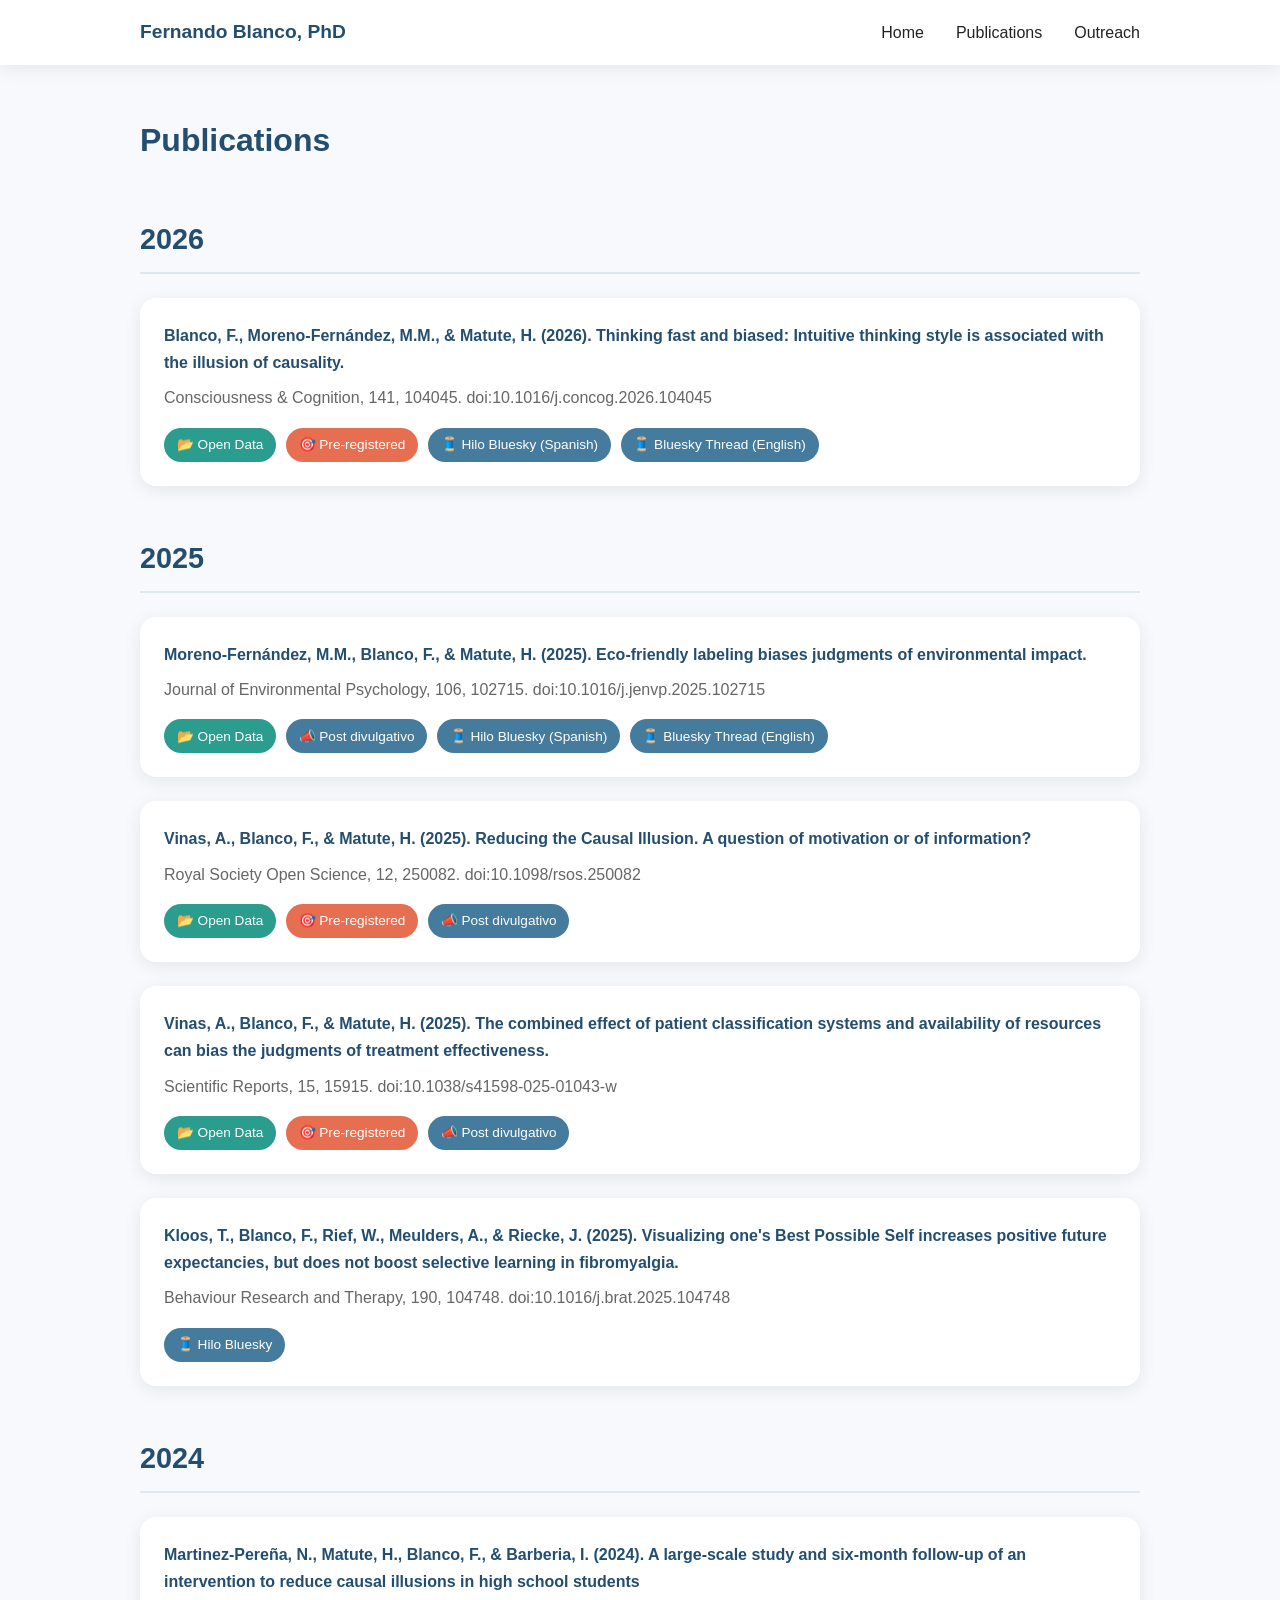
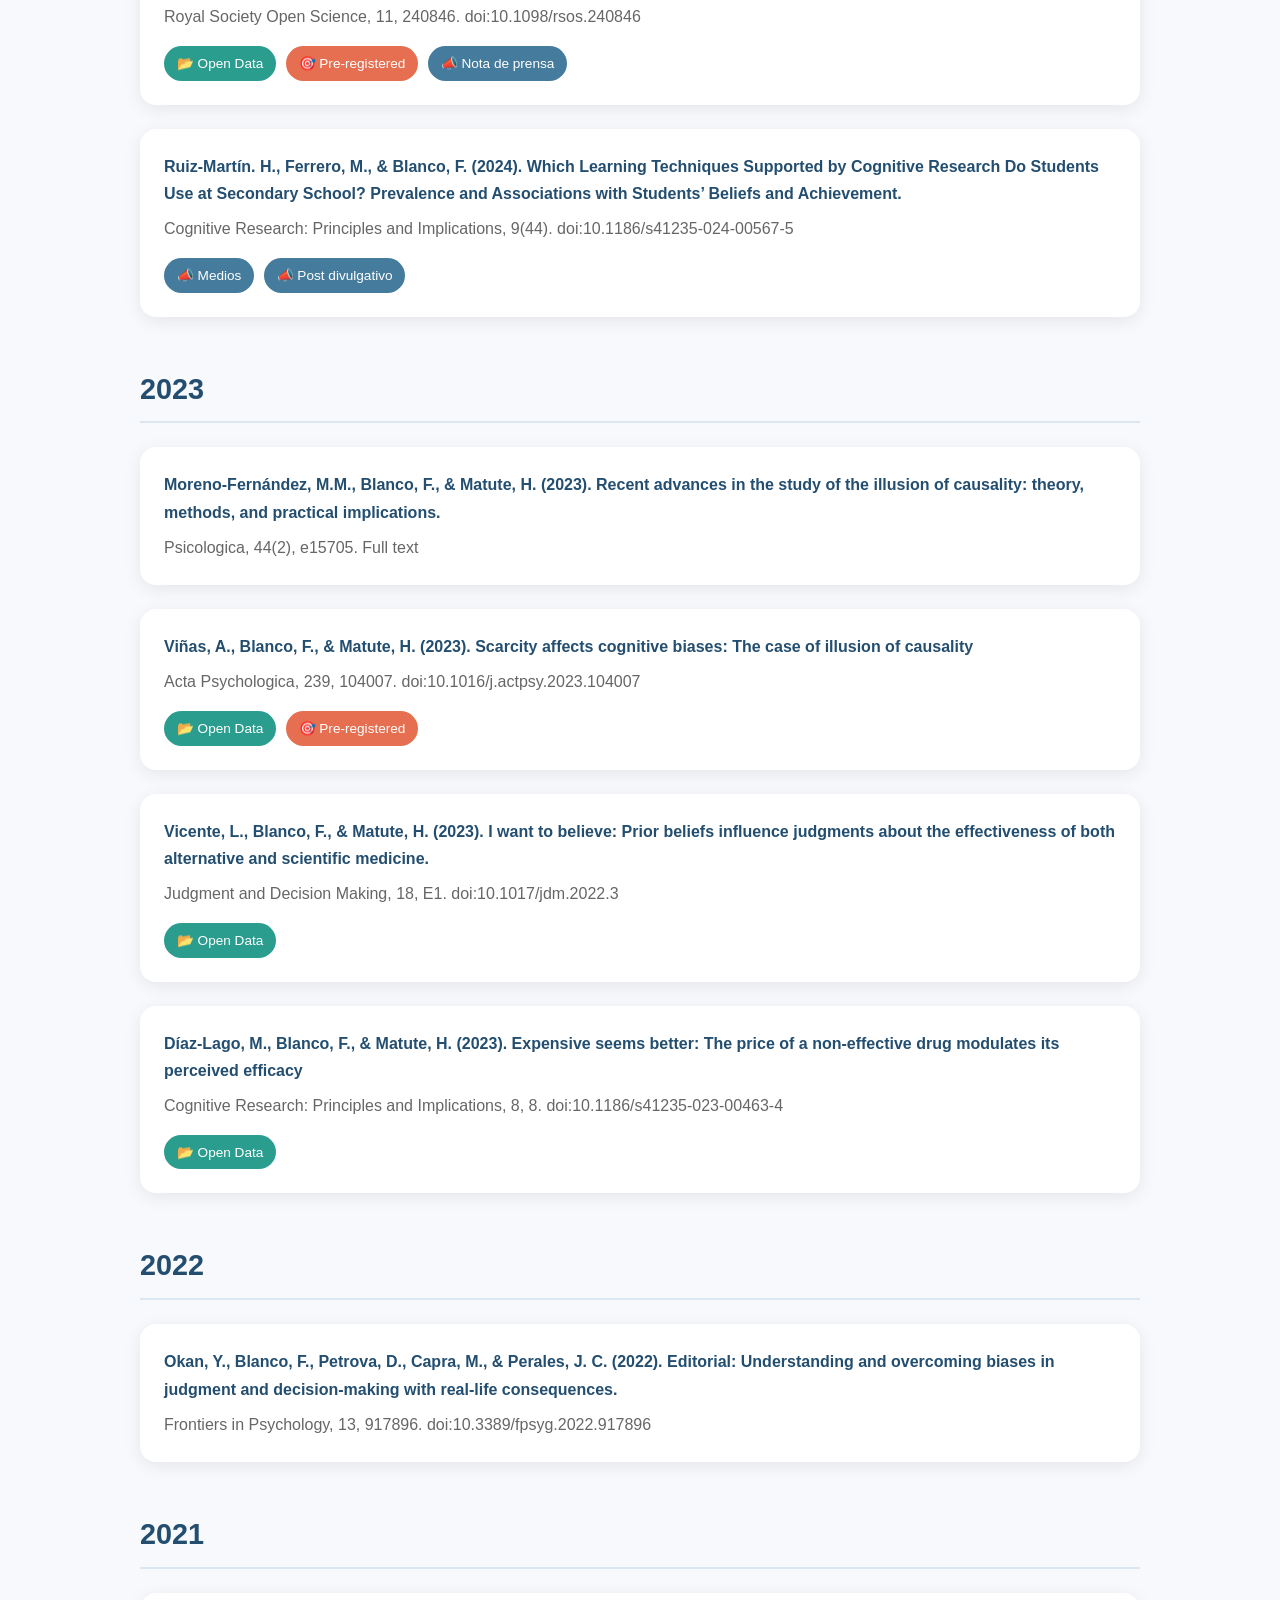
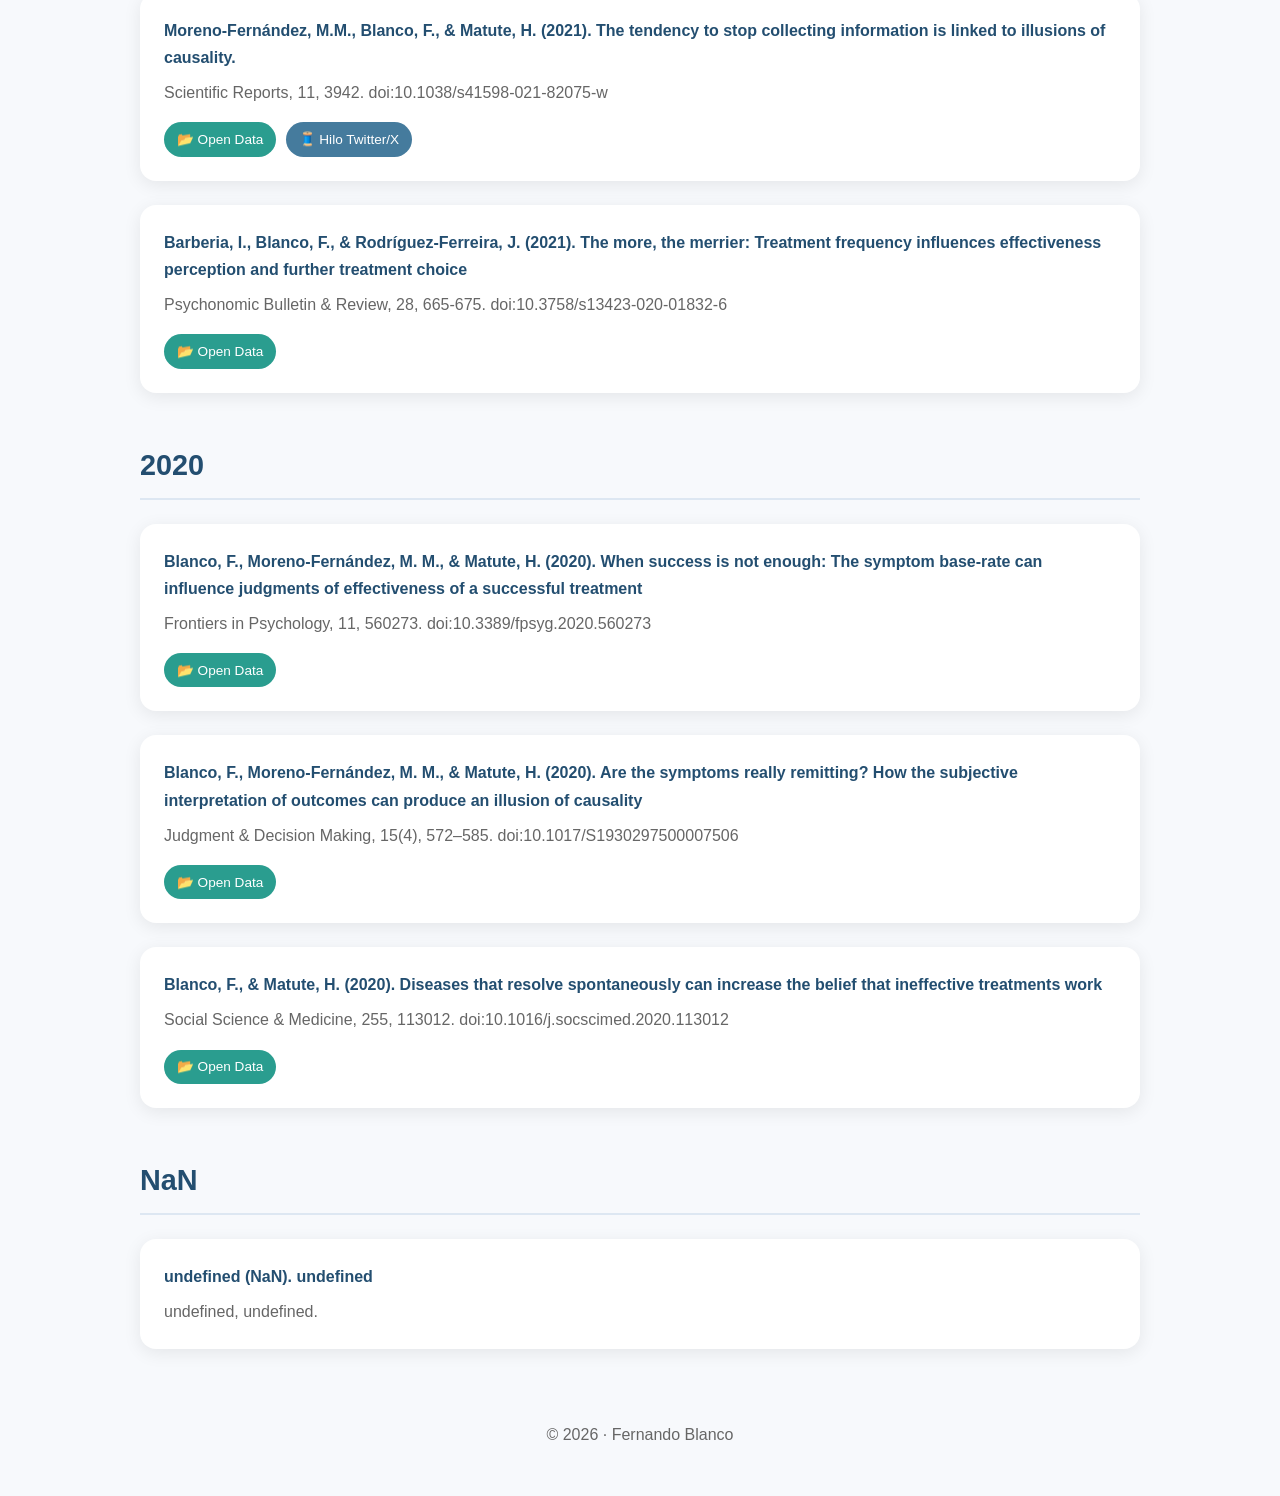
==== commit cef5b926: "Add files via upload" ====
--- a/publications.html
+++ b/publications.html
@@ -5,6 +5,7 @@
   <meta name="viewport" content="width=device-width, initial-scale=1">
   <title>Publications</title>
   <link rel="stylesheet" href="styles.css">
+  
 </head>
 <body>
 
@@ -28,722 +29,9 @@
     Publications
   </h1>
 
-  <!-- Repite aquí las tarjetas -->
-  <h2 class="year-heading">2026</h2>
 
-<div class="card">
-  <div class="pub-title">
-    Vinas, A., Blanco, F., & Matute, H. (2026).
-    Doctors vs. Algorithms: Physicians, too, struggle to learn from evidence that contradicts AI suggestions.
-  </div>
+<div id="publications"></div>
 
-  <div class="pub-details">
-    PLOS Digital Health, 5(7), e0001490.
-    <a
-      href="https://doi.org/10.1371/journal.pdig.0001490"
-      target="_blank"
-    >
-      doi:10.1371/journal.pdig.0001490
-    </a>
-  </div>
-
-  <div class="badges">
-    <a
-      href="https://osf.io/6nkrm"
-      class="badge data"
-      target="_blank"
-    >
-      📂 Open Data
-    </a>
-	
-	<a
-      class="badge preregistered"
-      target="_blank"
-    >
-      🎯 Pre-registered
-    </a>
-  </div>
-</div>
-
-<div class="card">
-  <div class="pub-title">
-    Blanco, F., Moreno-Fernández, M.M., & Matute, H. (2026).
-    Thinking fast and biased: Intuitive thinking style is associated with the illusion of causality.
-  </div>
-
-  <div class="pub-details">
-    Consciousness & Cognition, 141, 104045.
-    <a
-      href="https://doi.org/10.1016/j.concog.2026.104045"
-      target="_blank"
-    >
-      doi:10.1016/j.concog.2026.104045
-    </a>
-  </div>
-
-  <div class="badges">
-    <a
-      href="https://osf.io/4jm8x"
-      class="badge data"
-      target="_blank"
-    >
-      📂 Open Data
-    </a>
-	<a
-      class="badge preregistered"
-      target="_blank"
-    >
-      🎯 Pre-registered
-    </a>
-
-	<a
-      class="badge divulgacion"
-      target="_blank"
-      href="https://bsky.app/profile/fernandoblancopsy.com/post/3miyxgv3zf22z" 
-    >
-      🧵 Hilo Bluesky (Spanish)
-    </a>    
-
-    <a
-      class="badge divulgacion"
-      target="_blank"
-      href="https://bsky.app/profile/fernandoblancopsy.com/post/3mjhcjpyw522j" 
-    >
-      🧵 Bluesky Thread (English)
-    </a>    
-    
-  </div>
-</div>
-  
-  
-  
-  
-  <h2 class="year-heading">2025</h2>
-
-<div class="card">
-  <div class="pub-title">
-    Moreno-Fernández, M.M., Blanco, F., & Matute, H. (2025).
-    Eco-friendly labeling biases judgments of environmental impact.
-  </div>
-
-  <div class="pub-details">
-    Journal of Environmental Psychology, 106, 102715.
-    <a
-      href="https://doi.org/10.1016/j.jenvp.2025.102715"
-      target="_blank"
-    >
-      doi:10.1016/j.jenvp.2025.102715
-    </a>
-  </div>
-
-  <div class="badges">
-    <a
-      href="https://osf.io/nvctm/"
-      class="badge data"
-      target="_blank"
-    >
-      📂 Open Data
-    </a>
-    <a
-      href="https://cimcyc.ugr.es/informacion/noticias/etiquetado-ecologico-percepcion"
-      class="badge divulgacion"
-      target="_blank"
-    >
-      📣 Post divulgativo
-    </a>
-    <a
-      href="https://bsky.app/profile/fernandoblancopsy.com/post/3lx2xqazjq22i"
-      class="badge divulgacion"
-      target="_blank"
-    >
-      🧵 Hilo Bluesky (Spanish)
-    </a>
-    <a
-      href="https://bsky.app/profile/fernandoblancopsy.com/post/3lz6i4sjjms27"
-      class="badge divulgacion"
-      target="_blank"
-    >
-      🧵 Bluesky Thread (English)
-    </a>    
-    
-  </div>
-</div>
-
-<div class="card">
-  <div class="pub-title">
-    Vinas, A., Blanco, F., & Matute, H. (2025).
-    Reducing the Causal Illusion. A question of motivation or of information?
-  </div>
-
-  <div class="pub-details">
-    Royal Society Open Science, 12, 250082.
-    <a
-      href="https://doi.org/10.1098/rsos.250082"
-      target="_blank"
-    >
-      doi:10.1098/rsos.250082
-    </a>
-  </div>
-
-  <div class="badges">
-    <a
-      href="https://osf.io/qu6gy/"
-      class="badge data"
-      target="_blank"
-    >
-      📂  Open Data
-    </a>
-	<a
-      class="badge preregistered"
-      target="_blank"
-    >
-      🎯 Pre-registered
-    </a>
-      <a
-      href="https://cimcyc.ugr.es/informacion/noticias/pensamiento-cientifico"
-      class="badge divulgacion"
-      target="_blank"
-    >
-      📣 Post divulgativo
-    </a>  
-  </div>
-</div>
-
-<div class="card">
-  <div class="pub-title">
-    Vinas, A., Blanco, F., & Matute, H. (2025).
-    The combined effect of patient classification systems and availability of resources can bias the judgments of treatment effectiveness.
-  </div>
-
-  <div class="pub-details">
-    Scientific Reports, 15, 15915.
-    <a
-      href="https://doi.org/10.1038/s41598-025-01043-w"
-      target="_blank"
-    >
-      doi:10.1038/s41598-025-01043-w
-    </a>
-  </div>
-
-  <div class="badges">
-    <a
-      href="https://osf.io/yjzmr/"
-      class="badge data"
-      target="_blank"
-    >
-      📂  Open Data
-    </a>
-    <a
-      class="badge preregistered"
-      target="_blank"
-    >
-      🎯 Pre-registered
-    </a>
-    <a
-      href="https://cimcyc.ugr.es/informacion/noticias/efectividad-tratamientos-pacientes"
-      class="badge divulgacion"
-      target="_blank"
-    >
-      📣 Post divulgativo
-    </a>
-    
-    
-  </div>
-</div>
-
-<div class="card">
-  <div class="pub-title">
-    Kloos, T., Blanco, F., Rief, W., Meulders, A., & Riecke, J. (2025).
-    Visualizing one's Best Possible Self increases positive future expectancies, but does not boost selective learning in fibromyalgia.
-  </div>
-
-  <div class="pub-details">
-    Behaviour Research and Therapy, 190, 104748.
-    <a
-      href="https://doi.org/10.1016/j.brat.2025.104748"
-      target="_blank"
-    >
-      doi:10.1016/j.brat.2025.104748
-    </a>
-  </div>
-    <a
-      href="https://bsky.app/profile/fernandoblancopsy.com/post/3lvpyin3vhc2r"
-      class="badge divulgacion"
-      target="_blank"
-    >
-      🧵 Hilo Bluesky
-    </a> 
-</div>
- 
-  <h2 class="year-heading">2024</h2>
-
-<div class="card">
-  <div class="pub-title">
-	Martinez-Pereña, N., Matute, H., Blanco, F., & Barberia, I. (2024)
-	A large-scale study and six-month follow-up of an intervention to reduce causal illusions in high school students	
-  </div>
-
-  <div class="pub-details">
-    Royal Society Open Science, 11: 240846.
-    <a
-      href="https://doi.org/10.1098/rsos.240846"
-      target="_blank"
-    >
-      doi:10.1098/rsos.240846
-    </a>
-  </div>
-
-  <div class="badges">
-    <a
-      href="https://osf.io/egu9z/files/osfstorage"
-      class="badge data"
-      target="_blank"
-    >
-      📂  Open Data
-    </a>
-		<a
-      class="badge preregistered"
-      target="_blank"
-    >
-      🎯 Pre-registered
-    </a>
-    <a
-      href="https://www.agenciasinc.es/Noticias/Ensenar-el-metodo-cientifico-en-institutos-demuestra-ser-util-para-desmontar-falsos-mitos"
-      class="badge divulgacion"
-      target="_blank"
-    >
-      📣 Nota de prensa
-    </a> 
-    
-  </div>
-</div>
-
-<div class="card">
-  <div class="pub-title">
-	Ruiz-Martín. H., Ferrero, M., & Blanco, F. (2024)
-	Which Learning Techniques Supported by Cognitive Research Do Students Use at Secondary School? Prevalence and Associations with Students’ Beliefs and Achievement.
-  </div>
-
-  <div class="pub-details">
-    Cognitive Research: Principles and Implications, 9(44). 
-    <a
-      href="https://doi.org/10.1186/s41235-024-00567-5"
-      target="_blank"
-    >
-      doi:10.1186/s41235-024-00567-5
-    </a>
-  </div>
-  <a
-      href="https://www.infobae.com/tendencias/2026/03/25/5-tecnicas-de-estudio-sencillas-que-mejoran-la-memoria-segun-la-ciencia/"
-      class="badge divulgacion"
-      target="_blank"
-    >
-      📣 Medios  
-    </a>   
-  
-    <a
-      href="https://www.teachertoolkit.co.uk/2024/07/10/learning-techniques-supported-by-cognitive-research/"
-      class="badge divulgacion"
-      target="_blank"
-    >
-      📣 Post divulgativo  
-    </a> 
-  
-</div>
-
-<h2 class="year-heading">2023</h2>
-
-<div class="card">
-  <div class="pub-title">
-	Moreno-Fernández, M.M., Blanco, F., & Matute, H. (2023)
-	Recent advances in the study of the illusion of causality: theory, methods, and practical implications.
-  </div>
-
-  <div class="pub-details">
-    Psicologica 44(2): e15705. 
-    <a
-      href="https://digital.csic.es/handle/10261/305957"
-      target="_blank"
-    >
-    </a>
-  </div>
-</div>
-
-<div class="card">
-  <div class="pub-title">
-	Viñas, A., Blanco, F., & Matute, H. (2023)
-	Scarcity affects cognitive biases: The case of illusion of causality	
-  </div>
-
-  <div class="pub-details">
-    Acta Psychologica, 239.
-    <a
-      href="https://www.sciencedirect.com/science/article/pii/S000169182300183X?utm_campaign=STMJ_AUTH_SERV_PUBLISHED&utm_medium=email&utm_acid=270336657&SIS_ID=&dgcid=STMJ_AUTH_SERV_PUBLISHED&CMX_ID=&utm_in=DM400386&utm_source=AC_"
-      target="_blank"
-    >
-      doi:10.1016/j.actpsy.2023.104007
-    </a>
-  </div>
-
-  <div class="badges">
-    <a
-      href="https://osf.io/dh2jn "
-      class="badge data"
-      target="_blank"
-    >
-      📂  Open Data
-    </a>
-		<a
-      class="badge preregistered"
-      target="_blank"
-    >
-      🎯 Pre-registered
-    </a>
-  </div>
-</div>
-
-<div class="card">
-  <div class="pub-title">
-	Vicente, L., Blanco, F., & Matute, H. (2023)
-	I want to believe: Prior beliefs influence judgments about the effectiveness of both alternative and scientific medicine. 
-  </div>
-
-  <div class="pub-details">
-    Judgment and Decision Making, 18, E1.
-    <a
-      href="https://www.cambridge.org/core/journals/judgment-and-decision-making/article/i-want-to-believe-prior-beliefs-influence-judgments-about-the-effectiveness-of-both-alternative-and-scientific-medicine/73C146F13B81A4FF66F9D351DC91E3FA"
-      target="_blank"
-    >
-    doi:10.1017/jdm.2022.3
-    </a>
-  </div>
-
-  <div class="badges">
-    <a
-      href="https://osf.io/pwv5s/"
-      class="badge data"
-      target="_blank"
-    >
-      📂  Open Data </a>
-
-  </div>
-</div>
-
-<div class="card">
-  <div class="pub-title">
-	Díaz-Lago, M., Blanco, F., & Matute, H. (2023)
-	Expensive seems better: The price of a non-effective drug modulates its perceived efficacy
-  </div>
-
-  <div class="pub-details">
-	Cognitive Research: Principles and Implications, 8, 8    
-	<a
-      href="https://cognitiveresearchjournal.springeropen.com/articles/10.1186/s41235-023-00463-4"
-      target="_blank"
-    >
-    doi: 10.1186/s41235-023-00463-4 
-	  </a>
-  </div>
-
-  <div class="badges">
-    <a
-      href="https://osf.io/xh8f9/"
-      class="badge data"
-      target="_blank"
-    >
-      📂  Open Data </a>
-
-  </div>
-</div>
-
- <h2 class="year-heading">2022</h2>
- 
- <div class="card">
-  <div class="pub-title">
-	Okan, Y., Blanco, F., Petrova, D., Capra, M., & Perales, J. C. (2022) 
-	Editorial: Understanding and overcoming biases in judgment and decision-making with real-life consequences.
-  </div>
-
-  <div class="pub-details">
-    Frontiers in Psychology, 13, 917896.
-    <a
-      href="https://www.frontiersin.org/articles/10.3389/fpsyg.2022.917896/full"
-      target="_blank"
-    >
-    doi: 10.3389/fpsyg.2022.917896
-    </a>
-  </div>
-
-</div>
- 
- 
-   <h2 class="year-heading">2021</h2>
-  
-  <div class="card">
-  <div class="pub-title">
-	Moreno-Fernández, M.M., Blanco, F., & Matute, H. (2021). 	
-	The tendency to stop collecting information is linked to illusions of causality.   
-	</div>
-
-  <div class="pub-details">
-    Scientific Reports, 11, 3942.
-    <a
-      href="https://www.nature.com/articles/s41598-021-82075-w"
-      target="_blank"
-    >
-    doi: 10.1038/s41598-021-82075-w
-    </a>
-    </div>
-	
-	<div class="badges">
-	    <a
-      href="https://osf.io/cbgrn/"
-      class="badge data"
-      target="_blank"
-    >
-      📂  Open Data
-    </a>
-      <a
-      href="https://x.com/FBpsy/status/1362738376424701960"
-      class="badge divulgacion"
-      target="_blank"
-    >
-      🧵 Hilo Twitter/X
-    </a>  
-      
-      
-	</div>
-  
-</div>
-
-  <div class="card">
-  <div class="pub-title">
-	Barberia, I., Blanco, F., & Rodríguez-Ferreira, J. (2021) 	
-	The more, the merrier: Treatment frequency influences effectiveness perception and further treatment choice	
-	</div>
-
-  <div class="pub-details">
-    Psychonomic Bulletin & Review, 28, 665-675.
-    <a
-      href="https://link.springer.com/article/10.3758/s13423-020-01832-6"
-      target="_blank"
-    >
-    doi: 10.3758/s13423-020-01832-6
-    </a>
-	</div>
-	<div class="badges">
-    <a
-      href="https://osf.io/fctjs"
-      class="badge data"
-      target="_blank"
-    >
-      📂  Open Data </a>
-	</div>
-  
-</div>
-   
-   <h2 class="year-heading">2020</h2>
-   
-  <div class="card">
-  <div class="pub-title">
-	Blanco, F., Moreno-Fernández, M. M, & Matute, H. (2020).
-	When success is not enough: The symptom base-rate can influence judgments of effectiveness of a successful treatment
-	</div>
-
-  <div class="pub-details">
-    Frontiers in Psychology, 11, 560273.
-    <a
-      href="https://www.frontiersin.org/articles/10.3389/fpsyg.2020.560273/abstract"
-      target="_blank"
-    >
-	doi: 10.3389/fpsyg.2020.560273
-    </a>
-	</div>
-	<div class="badges">
-    <a
-      href="https://osf.io/emzbj/"
-      class="badge data"
-      target="_blank"
-    >
-      📂  Open Data </a>
-	</div>
-</div> 
-   
-     <div class="card">
-  <div class="pub-title">
-	Blanco, F., Moreno-Fernández, M. M, & Matute, H. (2020).
-	Are the symptoms really remitting? How the subjective interpretation of outcomes can produce an illusion of causality
-	</div>
-
-  <div class="pub-details">
-    Judgment & Decision Making, 15(4), 572–585. 
-    <a
-      href="https://www.cambridge.org/core/journals/judgment-and-decision-making/article/are-the-symptoms-really-remitting-how-the-subjective-interpretation-of-outcomes-can-produce-an-illusion-of-causality/A932B4972B3A2E634FCC7F391A189D8F"
-      target="_blank"
-    >
-	doi: 10.1017/S1930297500007506
-    </a>
-  </div>	
-	<div class="badges">
-    <a
-      href="https://osf.io/nmvkb/"
-      class="badge data"
-      target="_blank"
-    >
-      📂  Open Data </a>
-	</div>
-
-</div>   
- 
-     <div class="card">
-  <div class="pub-title">
-	Blanco, F., & Matute, H. (2020).
-	Diseases that resolve spontaneously can increase the belief that ineffective treatments work	
-	</div>
-
-  <div class="pub-details">
-    Social Science & Medicine, 255, 113012. 
-    <a
-      href="https://www.sciencedirect.com/science/article/pii/S0277953620302318"
-      target="_blank"
-    >
-	doi: 10.1016/j.socscimed.2020.113012
-    </a>
-  </div>	
-	<div class="badges">
-    <a
-      href="https://osf.io/xt3z9/"
-      class="badge data"
-      target="_blank"
-    >
-      📂  Open Data </a>
-	</div>
-</div>   
- 
-   <h2 class="year-heading">2019</h2>  
-   
-  <div class="card">
-  <div class="pub-title">
-	Matute, H., Blanco, F., & Díaz-Lago, M. (2019).
-	Learning mechanisms underlying accurate and biased contingency judgments	
-	</div>
-
-  <div class="pub-details">
-    Journal of Experimental Psychology: Animal Learning and Cognition, 45(4), 373-389. 
-    <a
-      href="https://psycnet.apa.org/doiLanding?doi=10.1037%2Fxan0000222"
-      target="_blank"
-    >
-	doi: 10.1037/xan0000222
-    </a>
-  </div>	
-</div>      
-   
-<div class="card">
-  <div class="pub-title">
-	Blanco, F., & Matute, H. (2019). 
-	Base-rate expectations modulate the causal illusion
-	</div>
-
-  <div class="pub-details">
-    PLoS One, 14(3), e0212615. 
-    <a
-      href="https://journals.plos.org/plosone/article?id=10.1371/journal.pone.0212615"
-      target="_blank"
-    >
-	doi: 10.1371/journal.pone.0212615
-    </a>
-  </div>
-	<div class="badges">
-    <a
-      href="https://osf.io/nsa25/"
-      class="badge data"
-      target="_blank"
-    >
-      📂  Open Data </a>
-	</div>
-	
-</div>     
-   
-   <h2 class="year-heading">2018</h2>   
-   
- <div class="card">
-  <div class="pub-title">
-	Blanco, F., Gómez-Fortes, B., & Matute, H. (2018).
-	Causal illusions in the service of political attitudes in Spain and the UK
-	</div>
-
-  <div class="pub-details">
-    Frontiers in Psychology, 9(1033). 
-    <a
-      href="https://www.frontiersin.org/articles/10.3389/fpsyg.2018.01033/abstract"
-      target="_blank"
-    >
-	doi: 10.3389/fpsyg.2018.01033
-    </a>
-  </div>
-   <div class="badges">
-    <a
-      href="https://osf.io/hs8vf/"
-      class="badge data"
-      target="_blank"
-    >
-      📂  Open Data </a>
-	</div>
-</div>     
-
-  
- <div class="card">
-  <div class="pub-title">
-	Meulders, A., Boddez, Y., Blanco, F., Van Den Houte, M., & Vlaeyen, J.W.S.  (2018).
-	Reduced selective learning in fibromyalgia patients versus healthy controls 
-	</div>
-
-  <div class="pub-details">
-    Pain, 159(7), 1268-1276. 
-    <a
-      href="https://journals.lww.com/pain/Abstract/2018/07000/Reduced_selective_learning_in_patients_with.10.aspx"
-      target="_blank"
-    >
-	doi: 10.1097/j.pain.0000000000001207
-    </a>
-  </div>
-</div>     
-
-   <div class="card">
-  <div class="pub-title">
-	Blanco, F., & Moris, J. (2018).
-	Bayesian methods for addressing long-standing problems in associative learning: The case of PREE
-	</div>
-
-  <div class="pub-details">
-    The Quarterly Journal of Experimental Psychology, 71(9), 1844-1859.  
-    <a
-      href="http://journals.sagepub.com/doi/full/10.1080/17470218.2017.1358292"
-      target="_blank"
-    >
-	doi: 10.1080/17470218.2017.1358292
-    </a>
-  </div>
-   <div class="badges">
-    <a
-      href="https://osf.io/zmcs4/"
-      class="badge data"
-      target="_blank"
-    >
-      📂  Open Data </a>
-     
-     <a href = "https://twitter-thread.com/t/889419515733434368"
-        class="badge divulgacion"> 
-       Hilo Twitter/X</a> 
-     
-	</div>
-</div>  
-  
-   
-   <h2 class="year-heading">2017</h2>
-   
-   
    
 </main>
 
@@ -751,5 +39,6 @@
   © 2026 · Fernando Blanco
 </footer>
 
+<script src="publications.js"></script>
 </body>
 </html>
